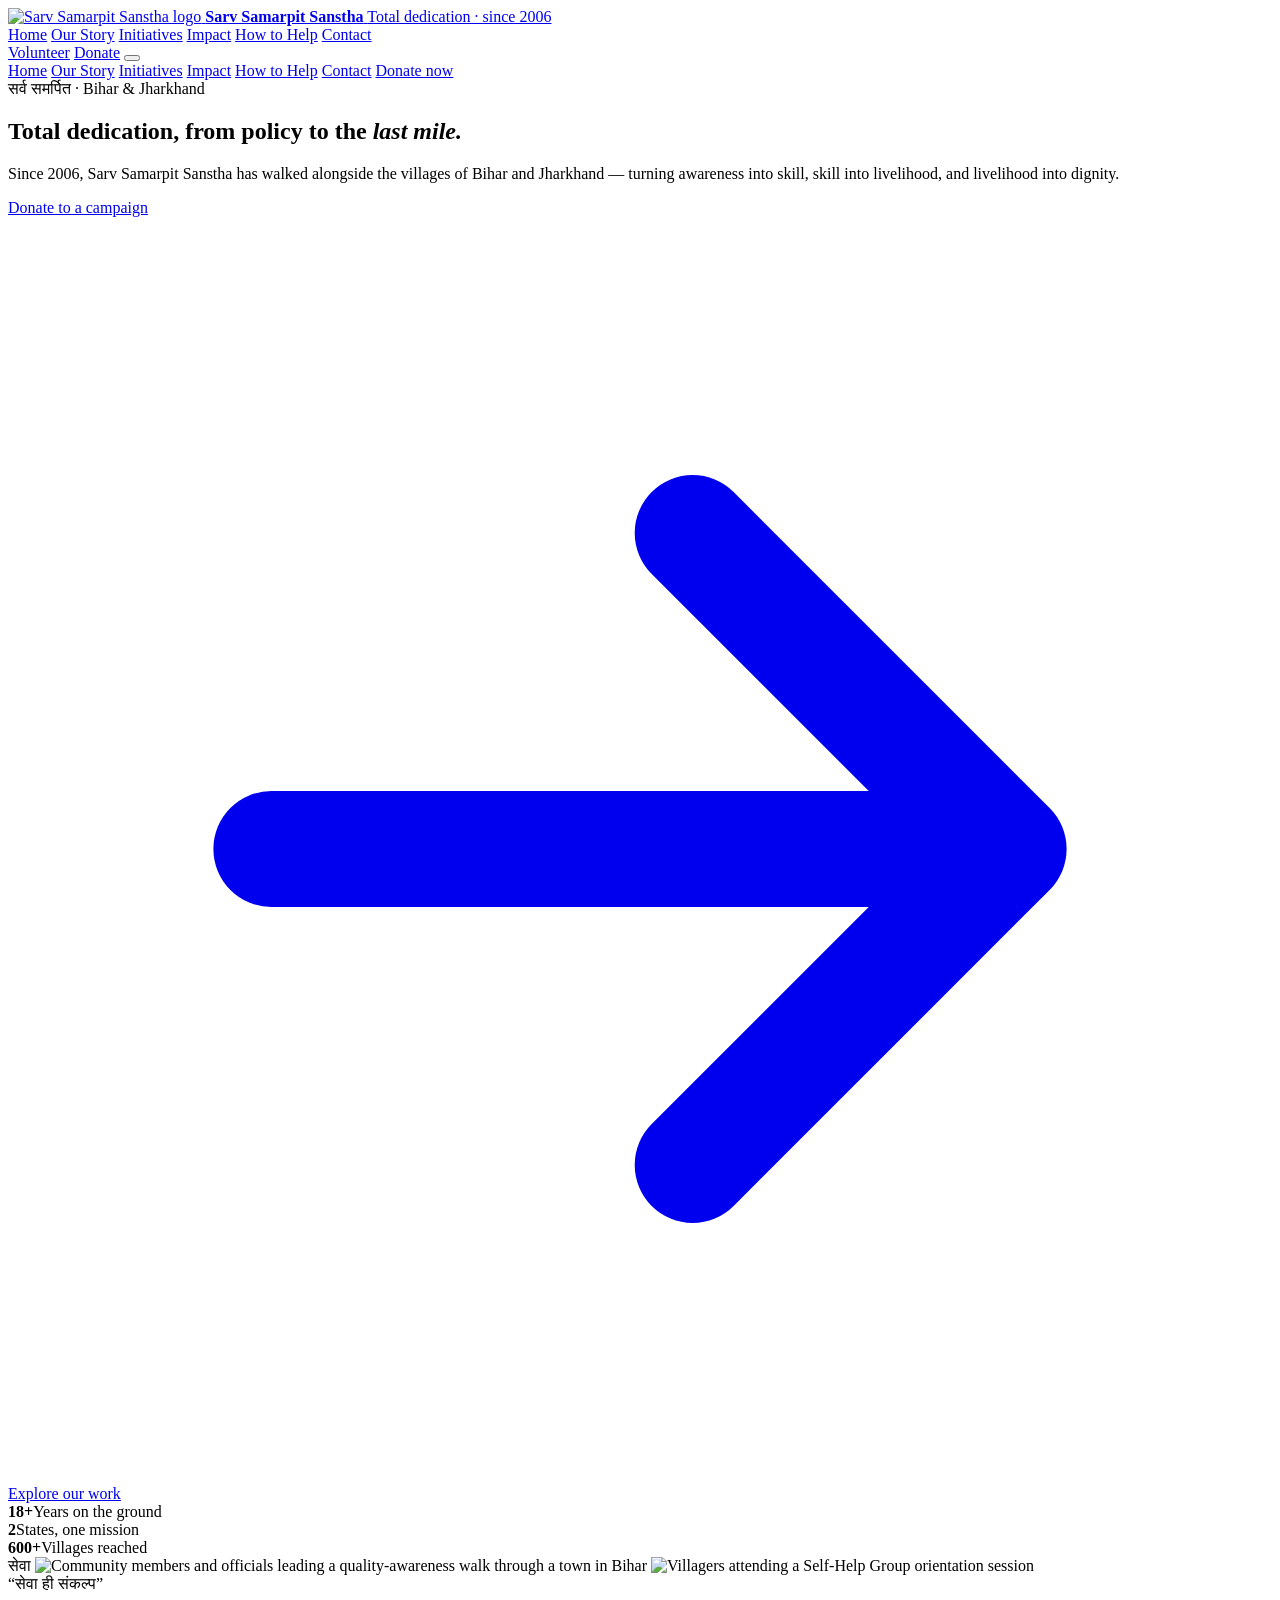
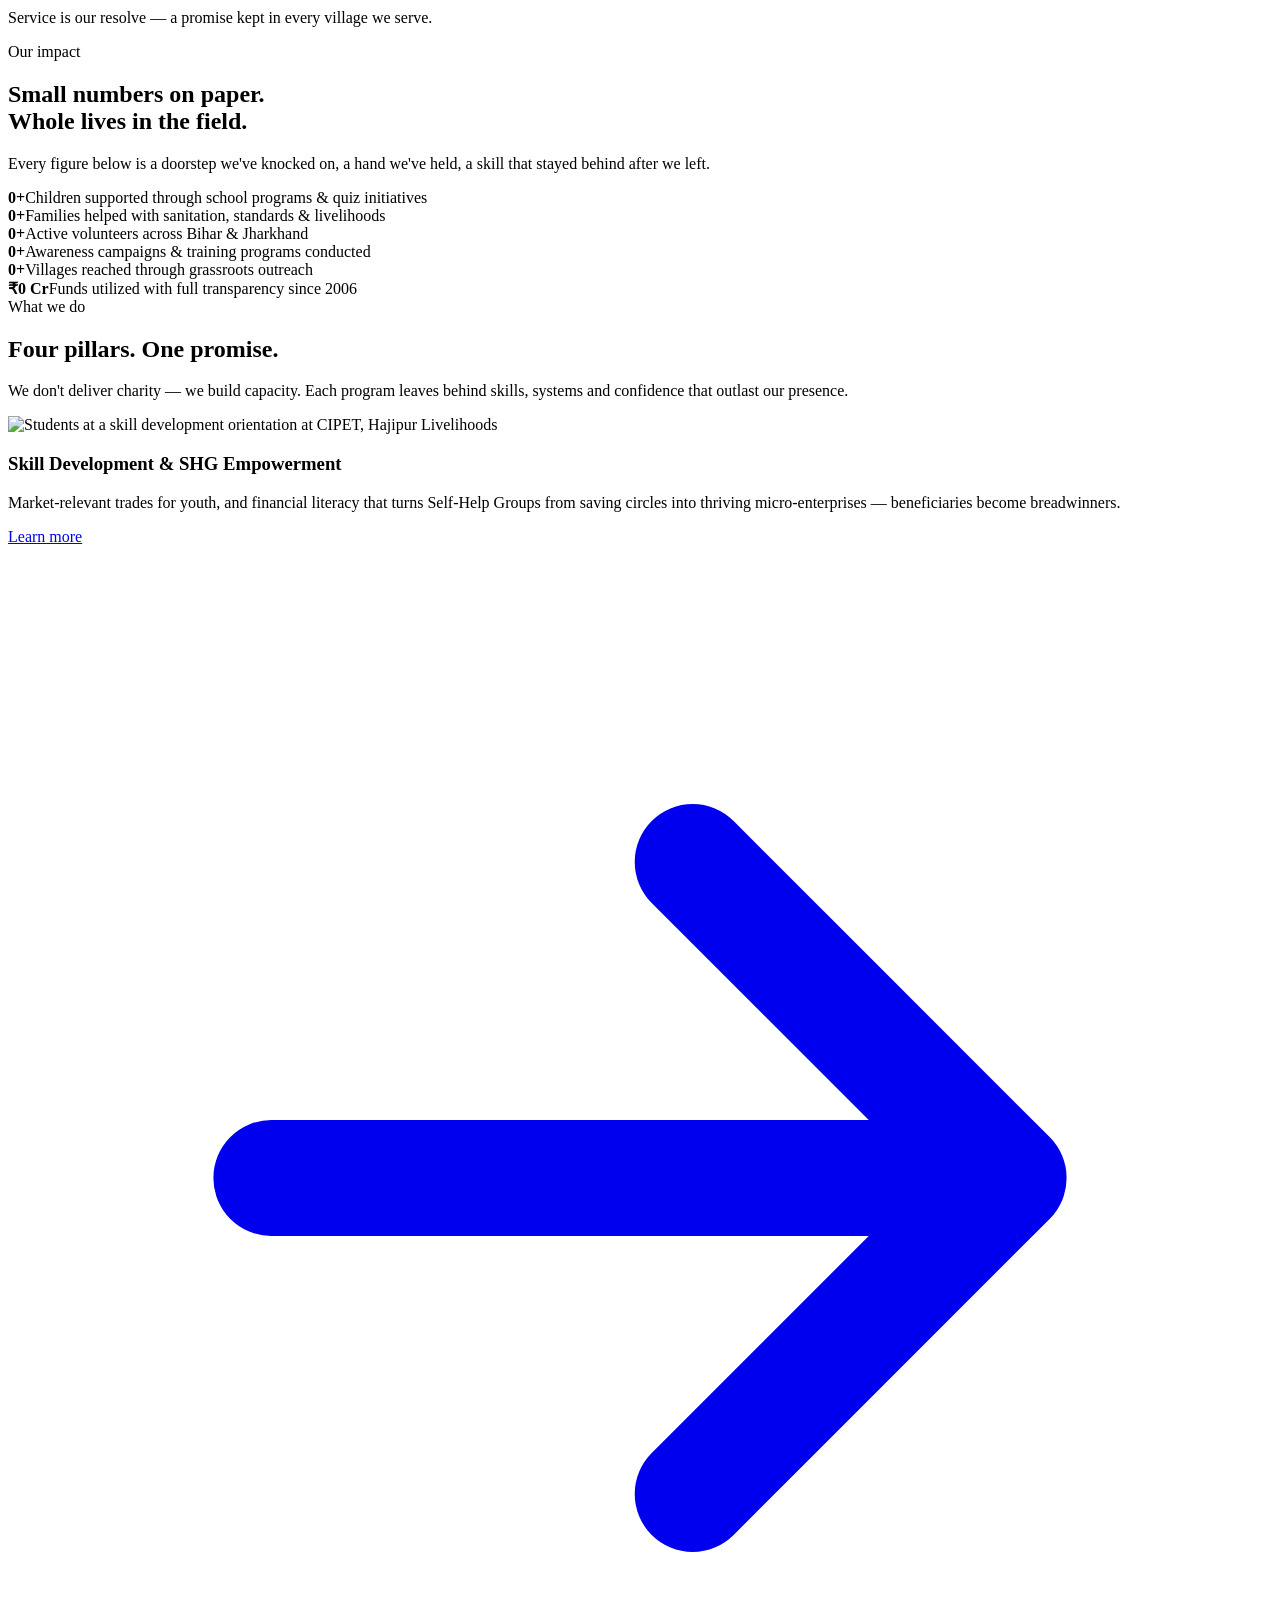
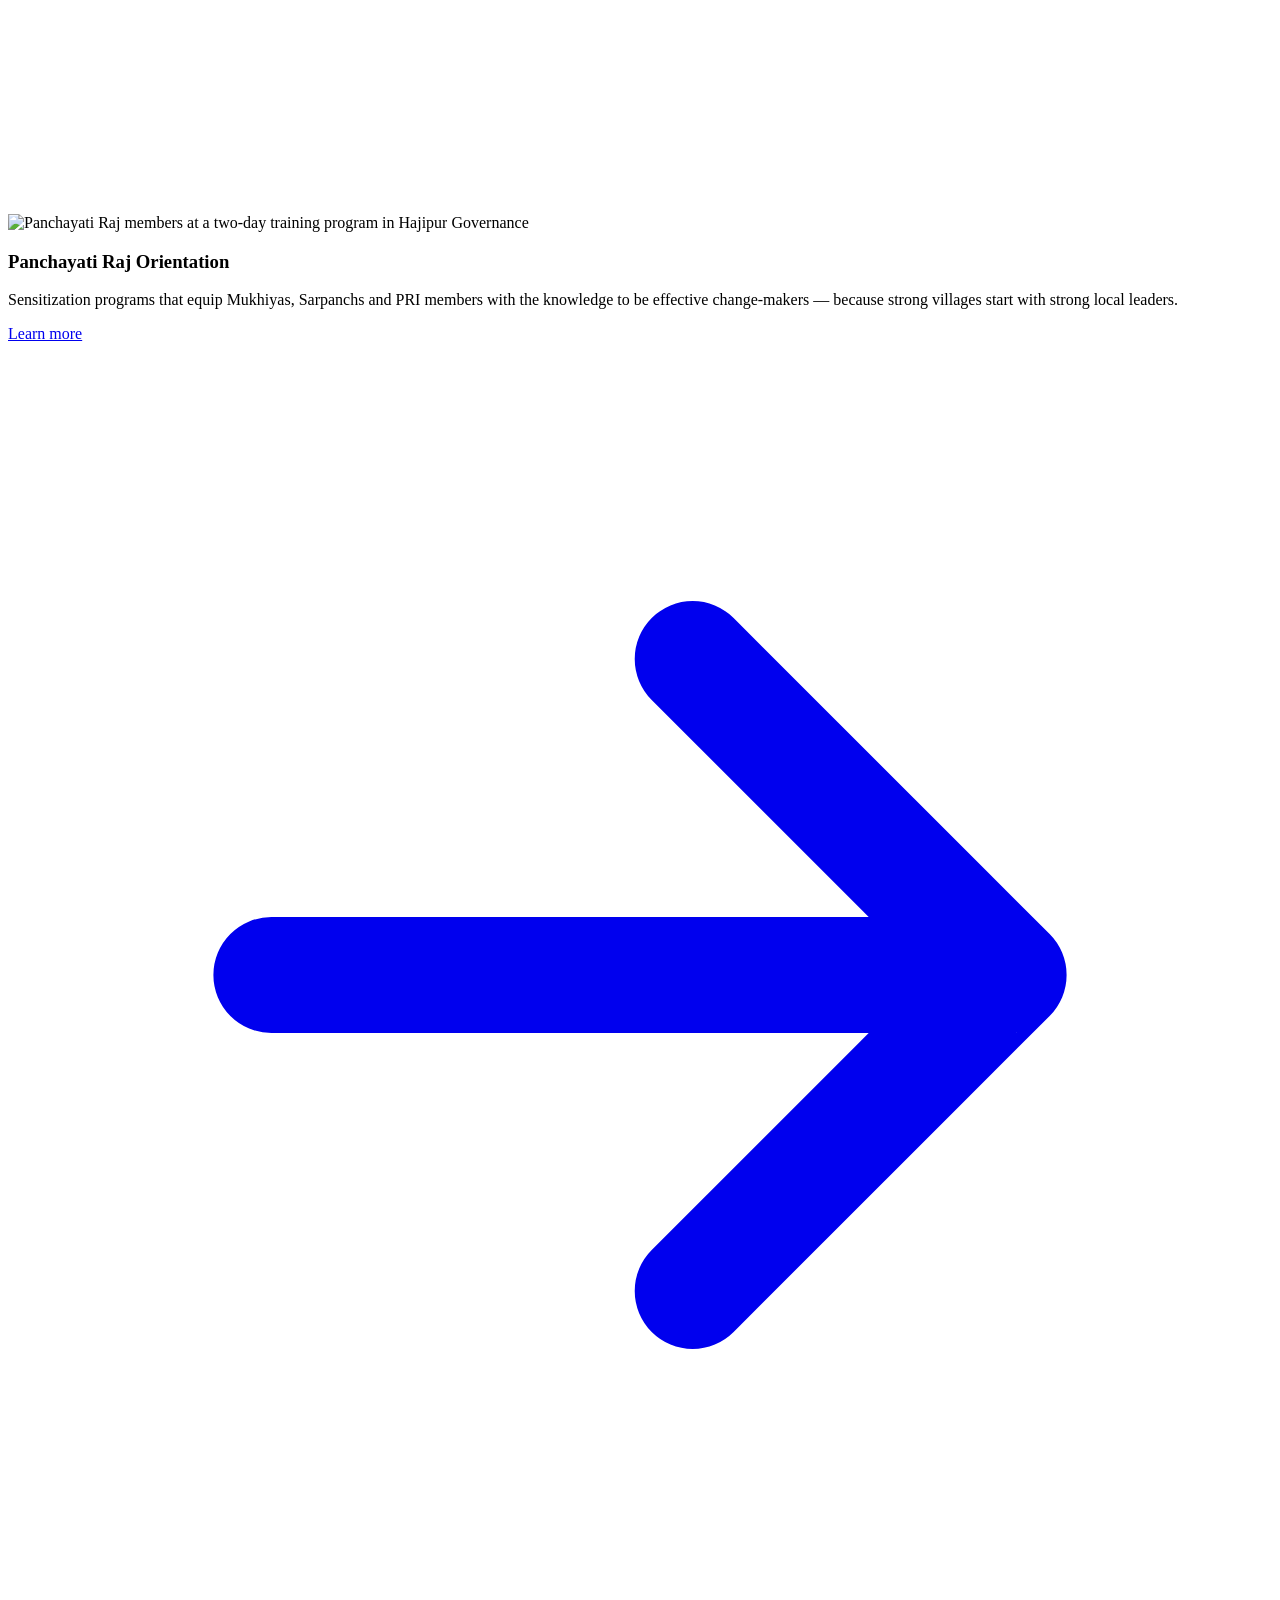
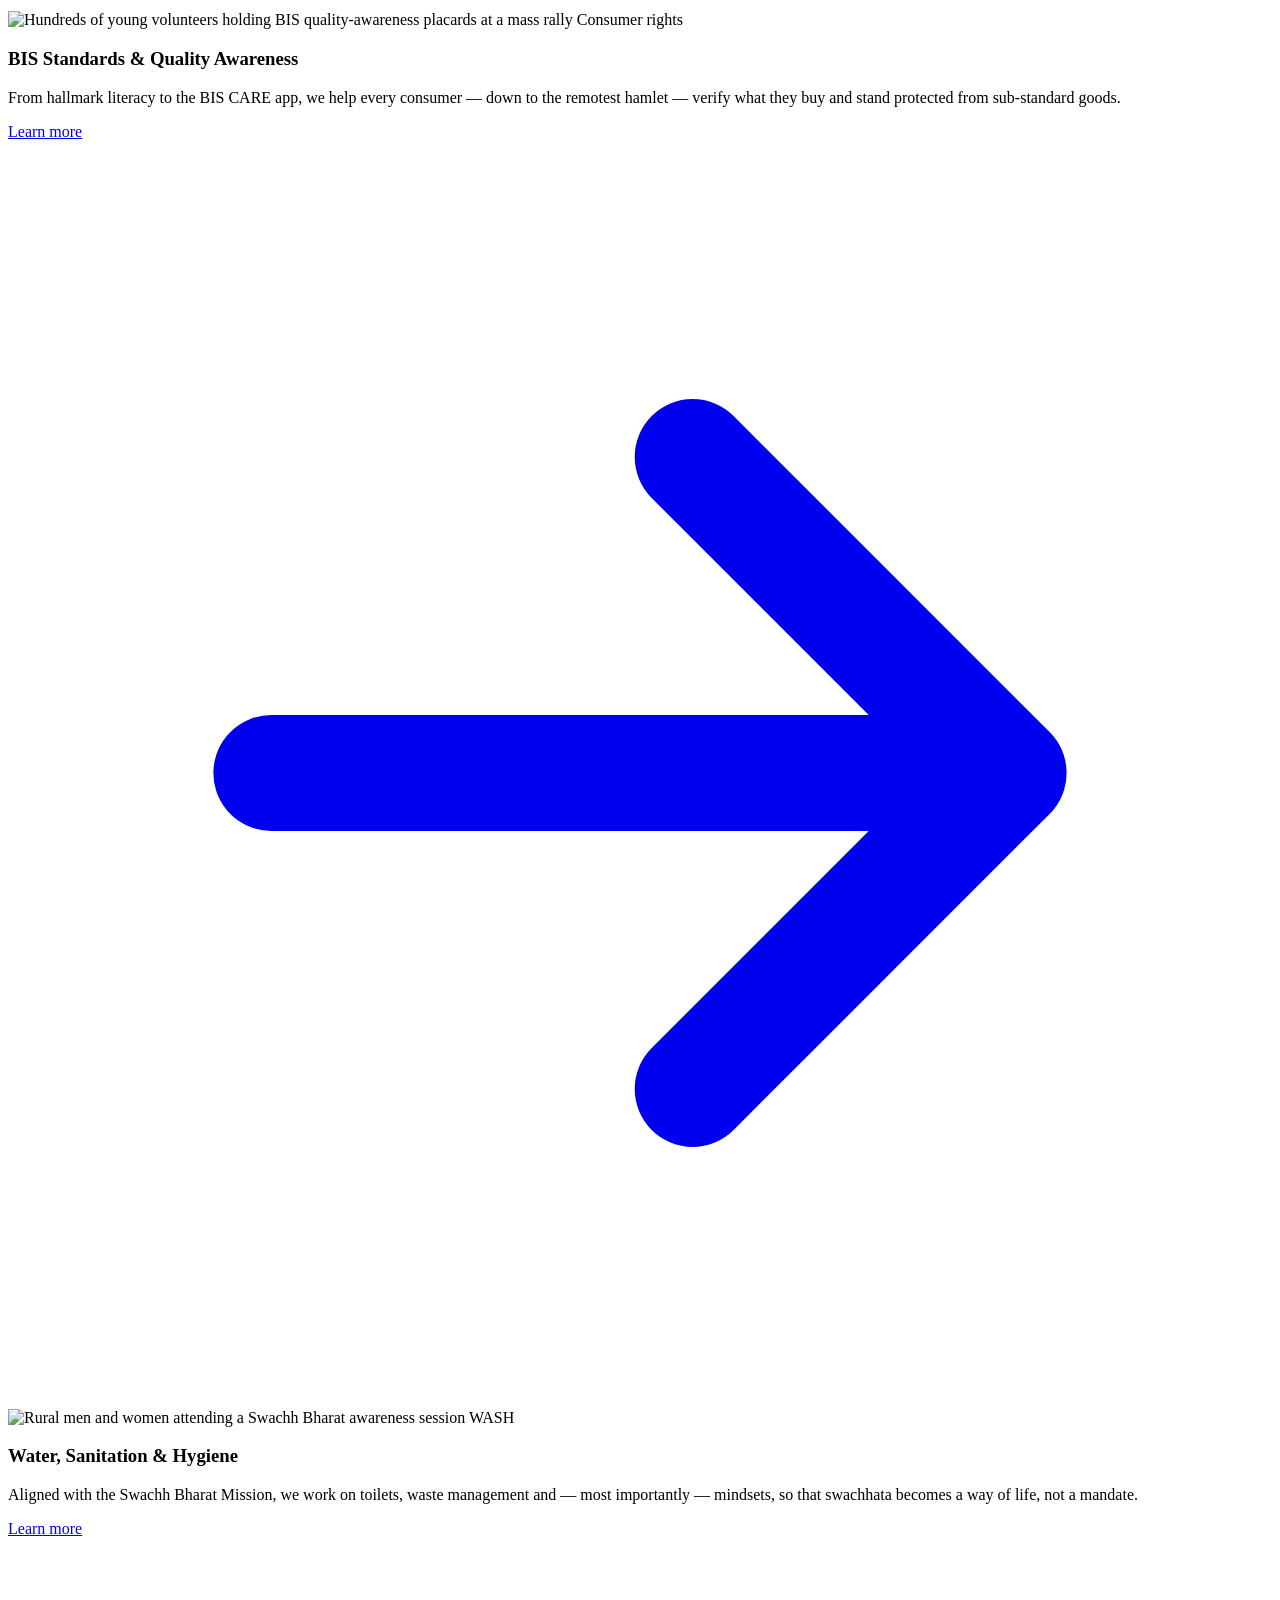
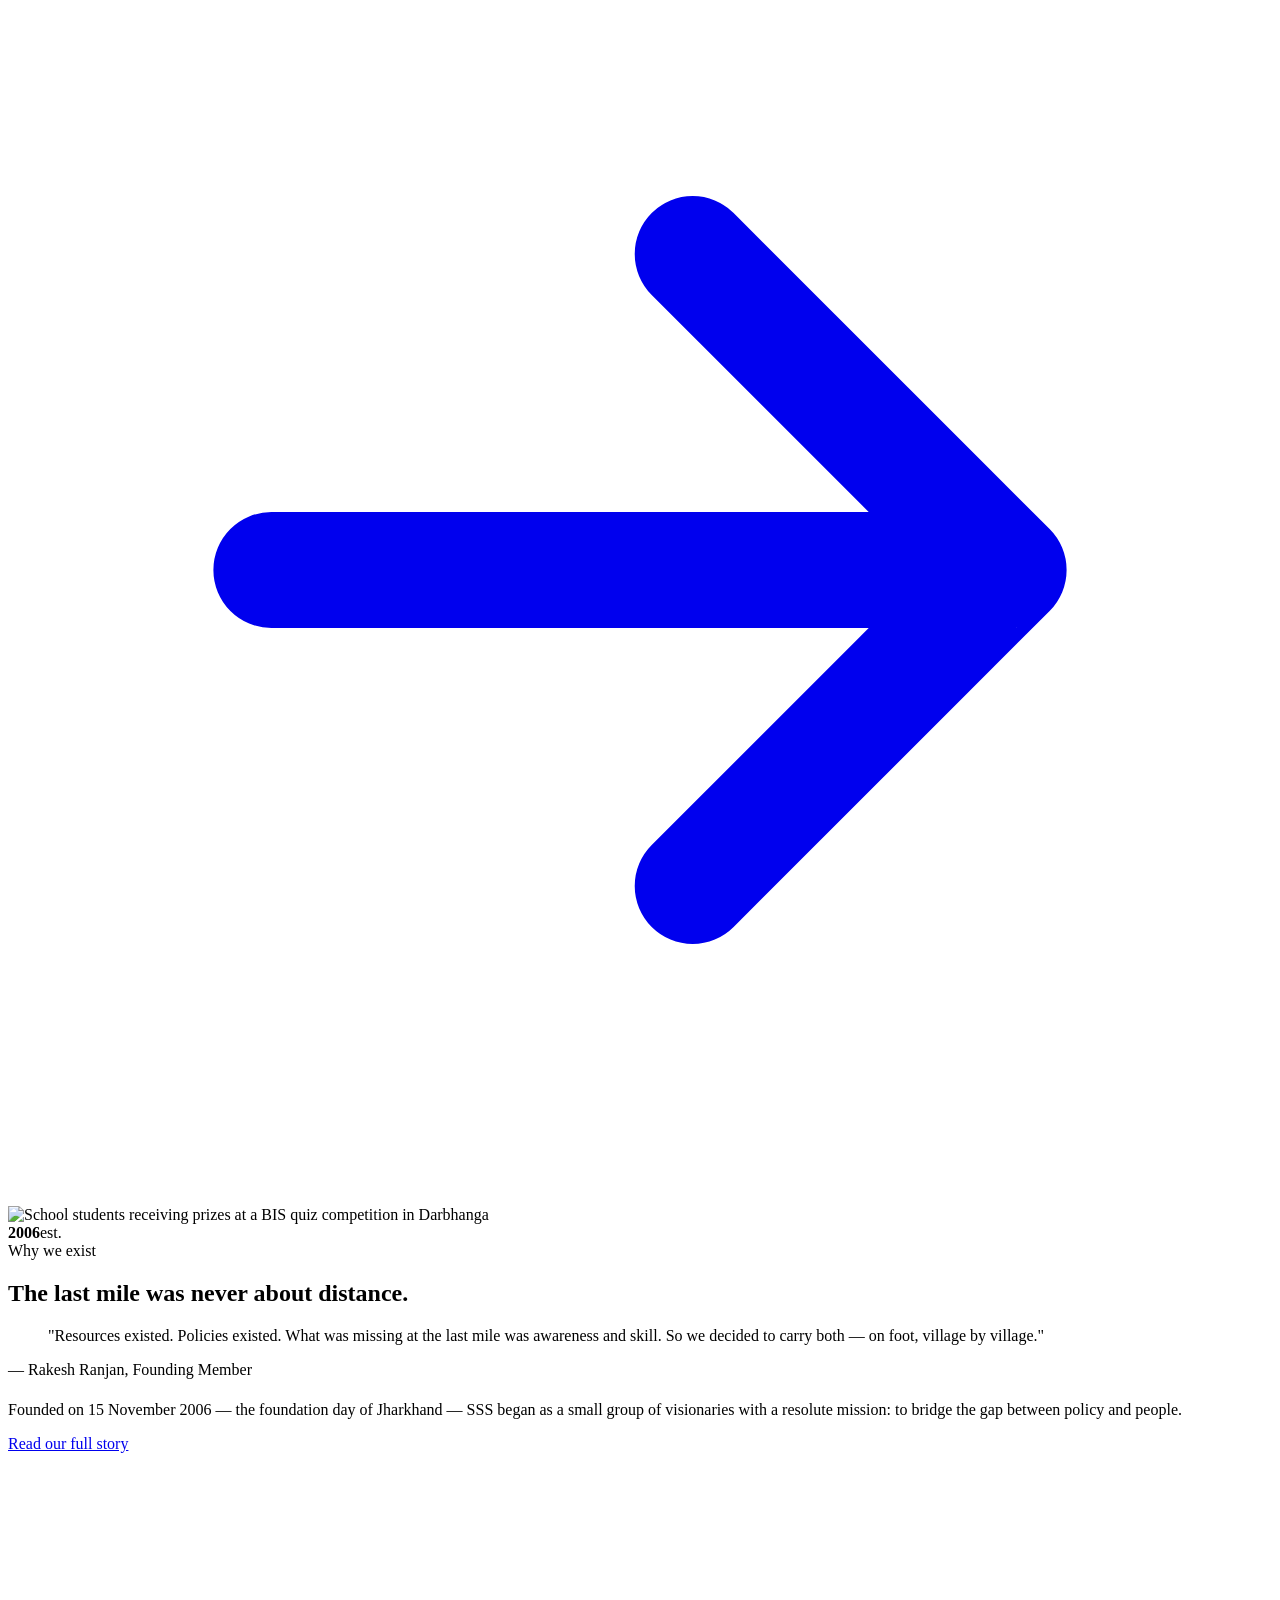
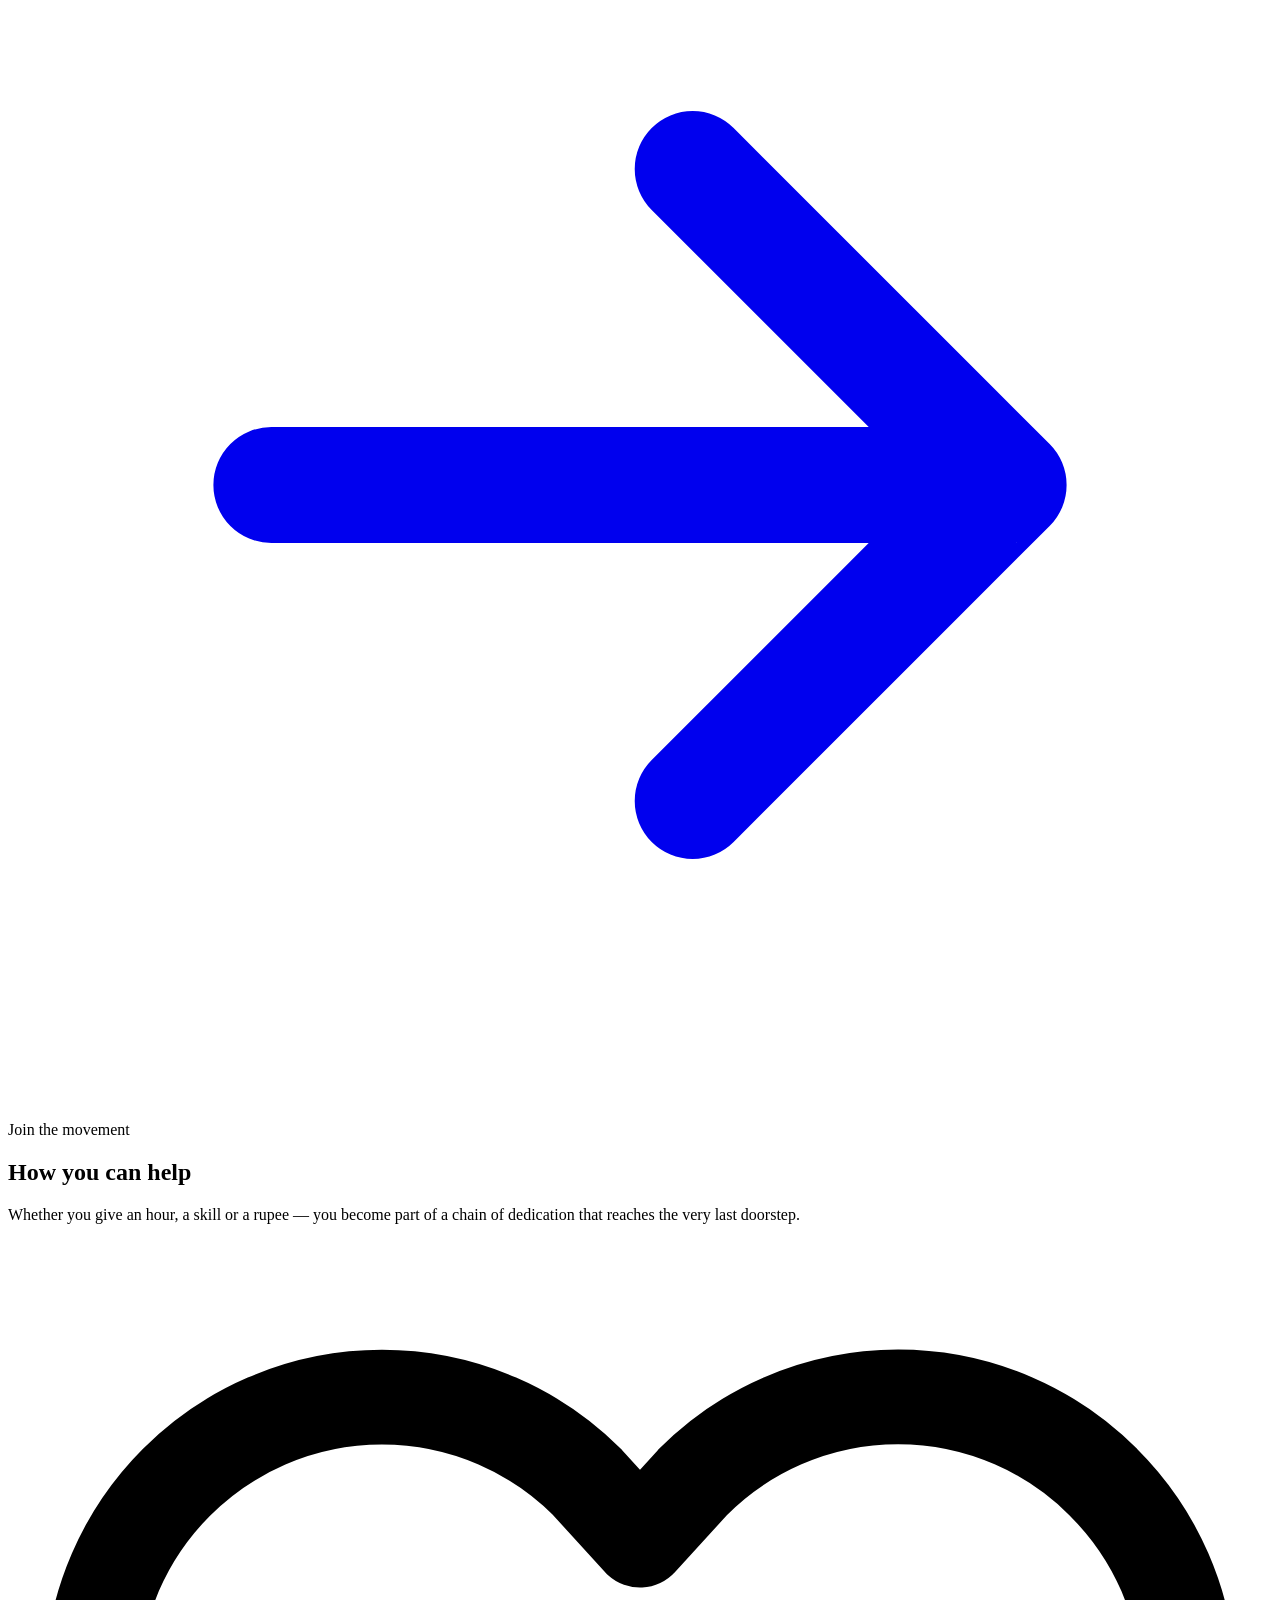
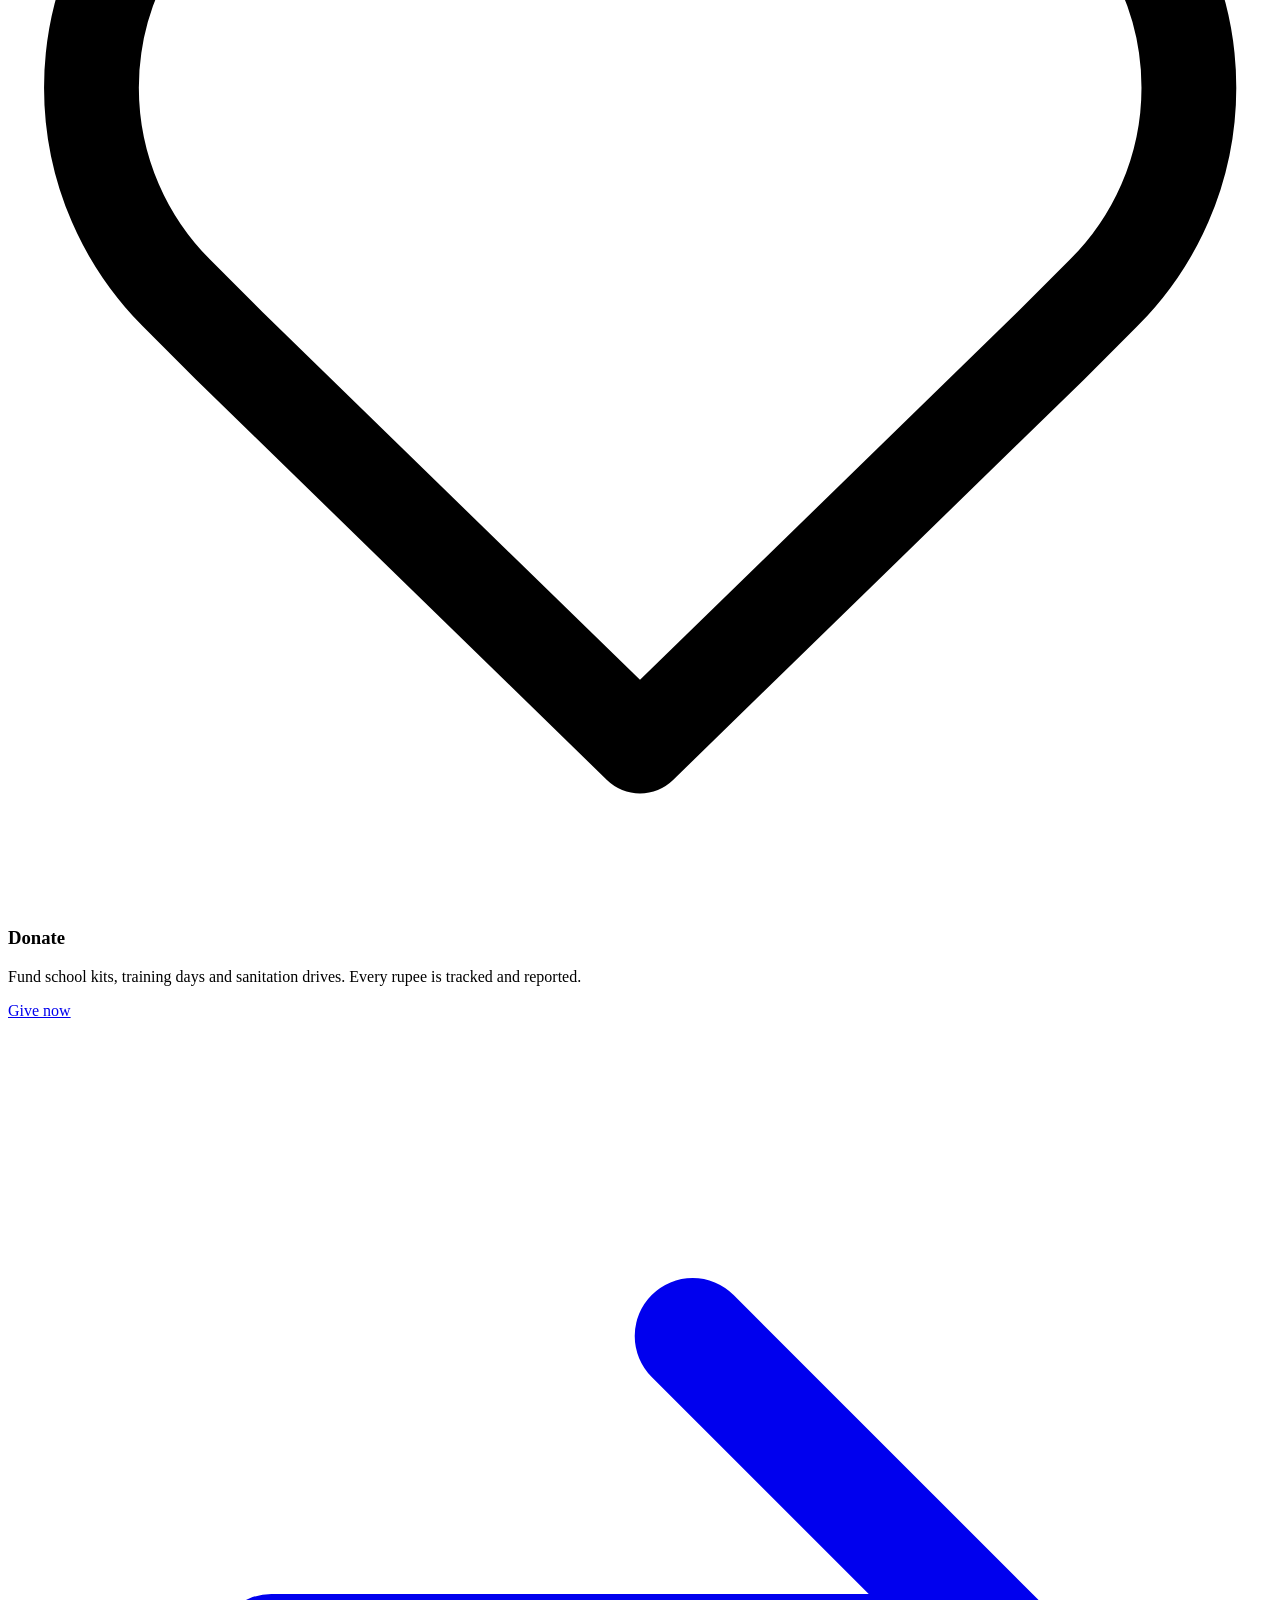
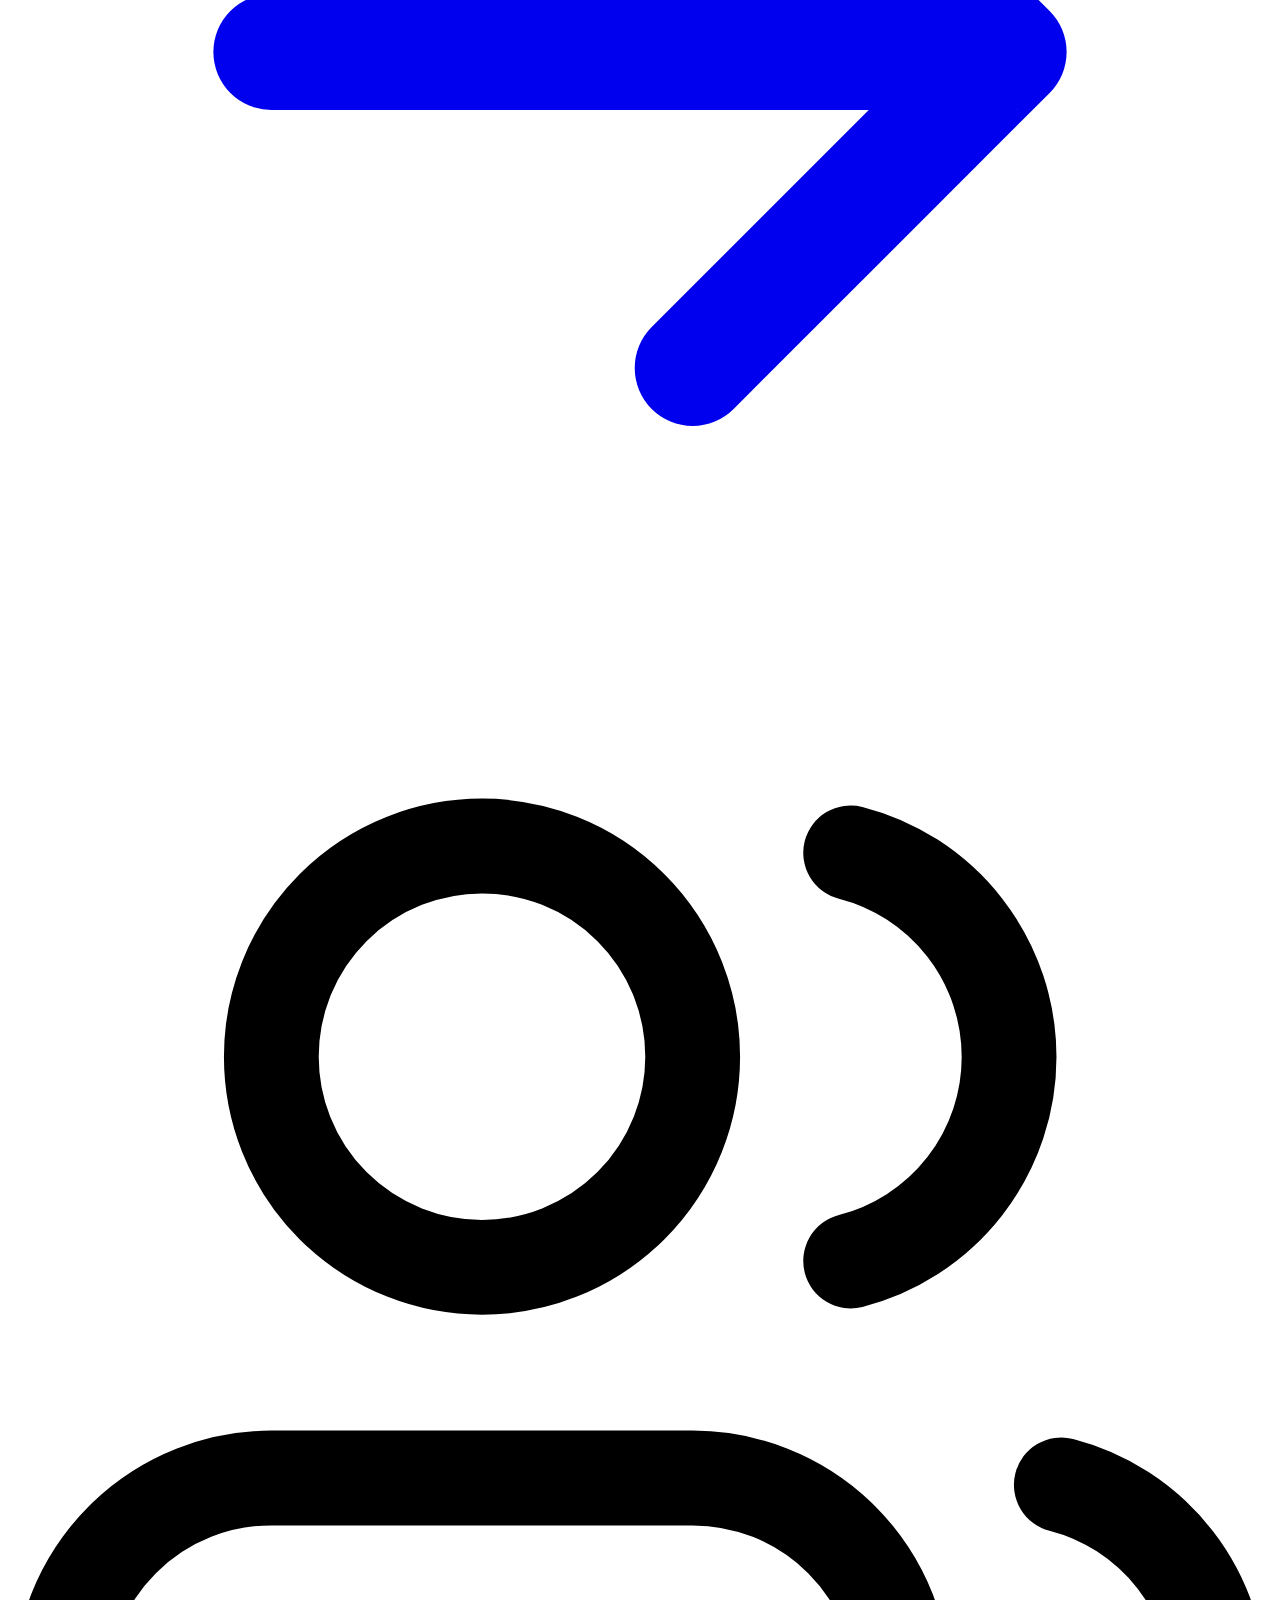
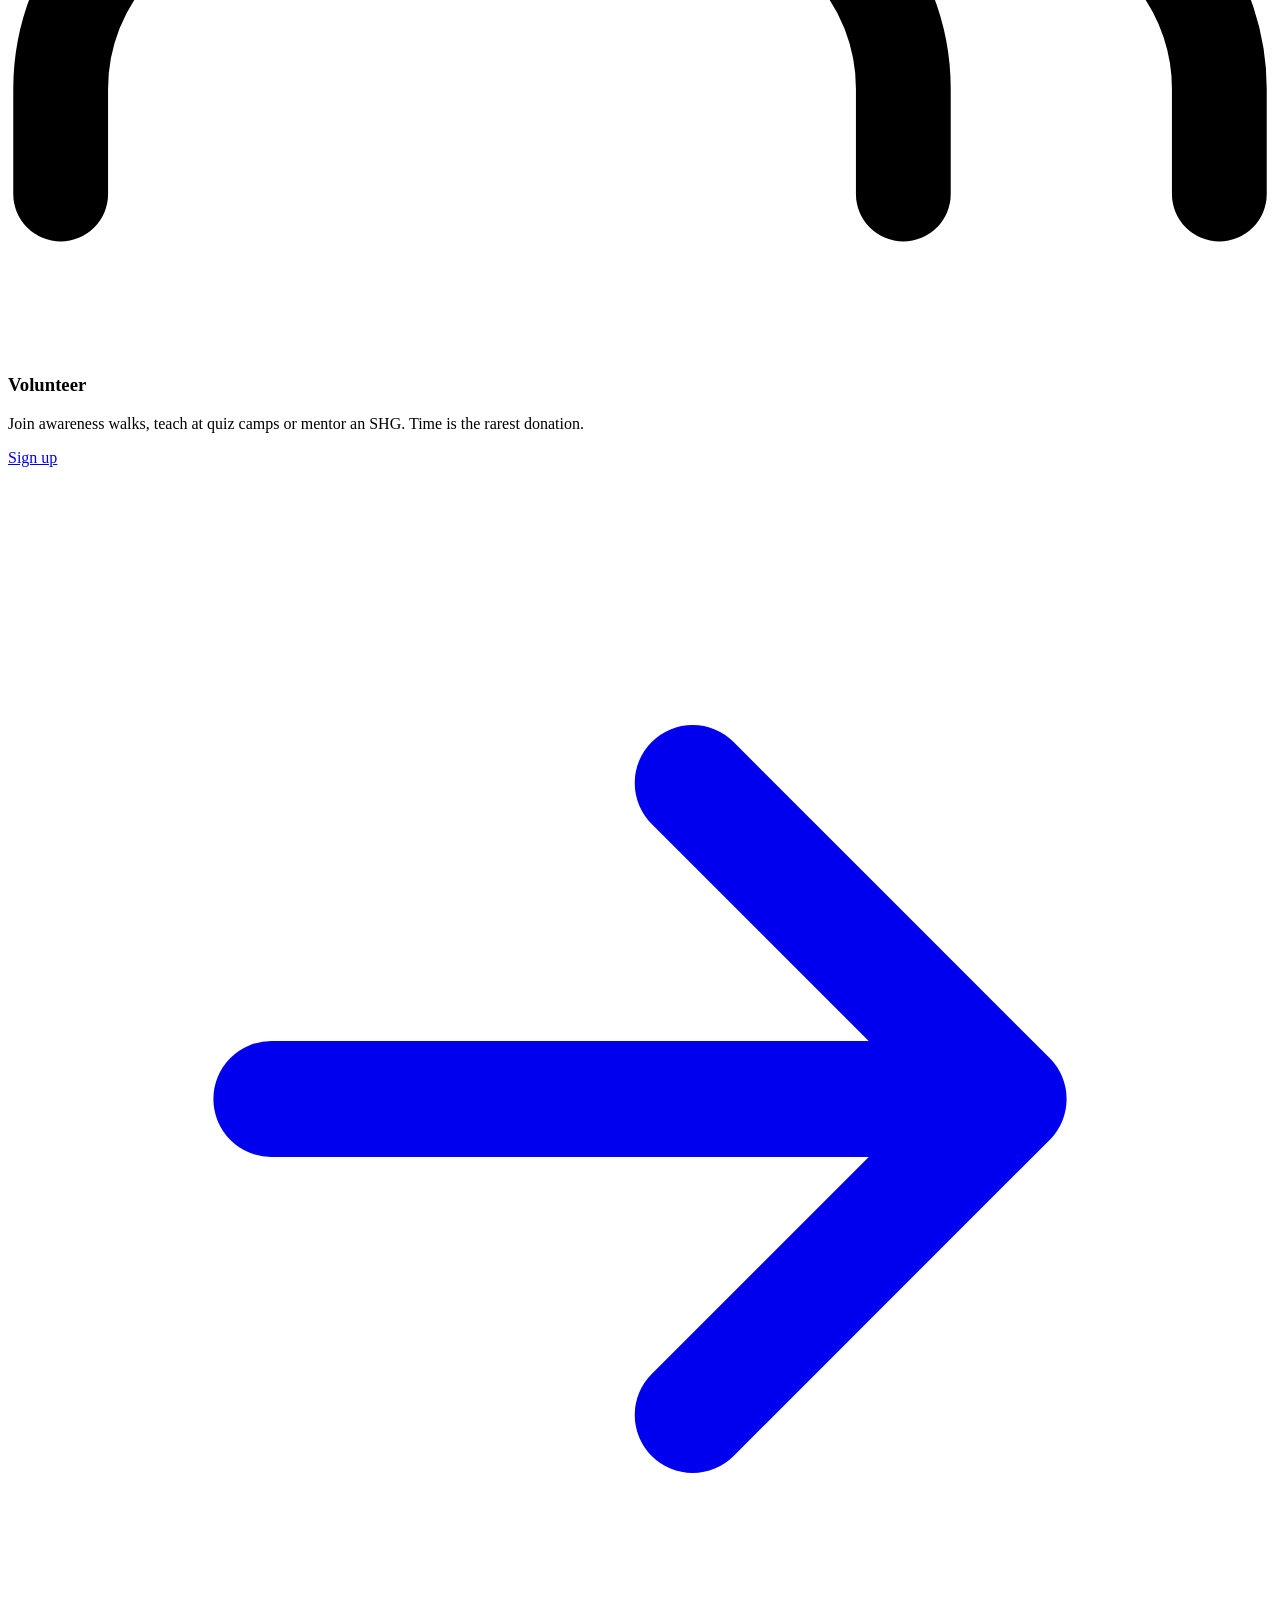
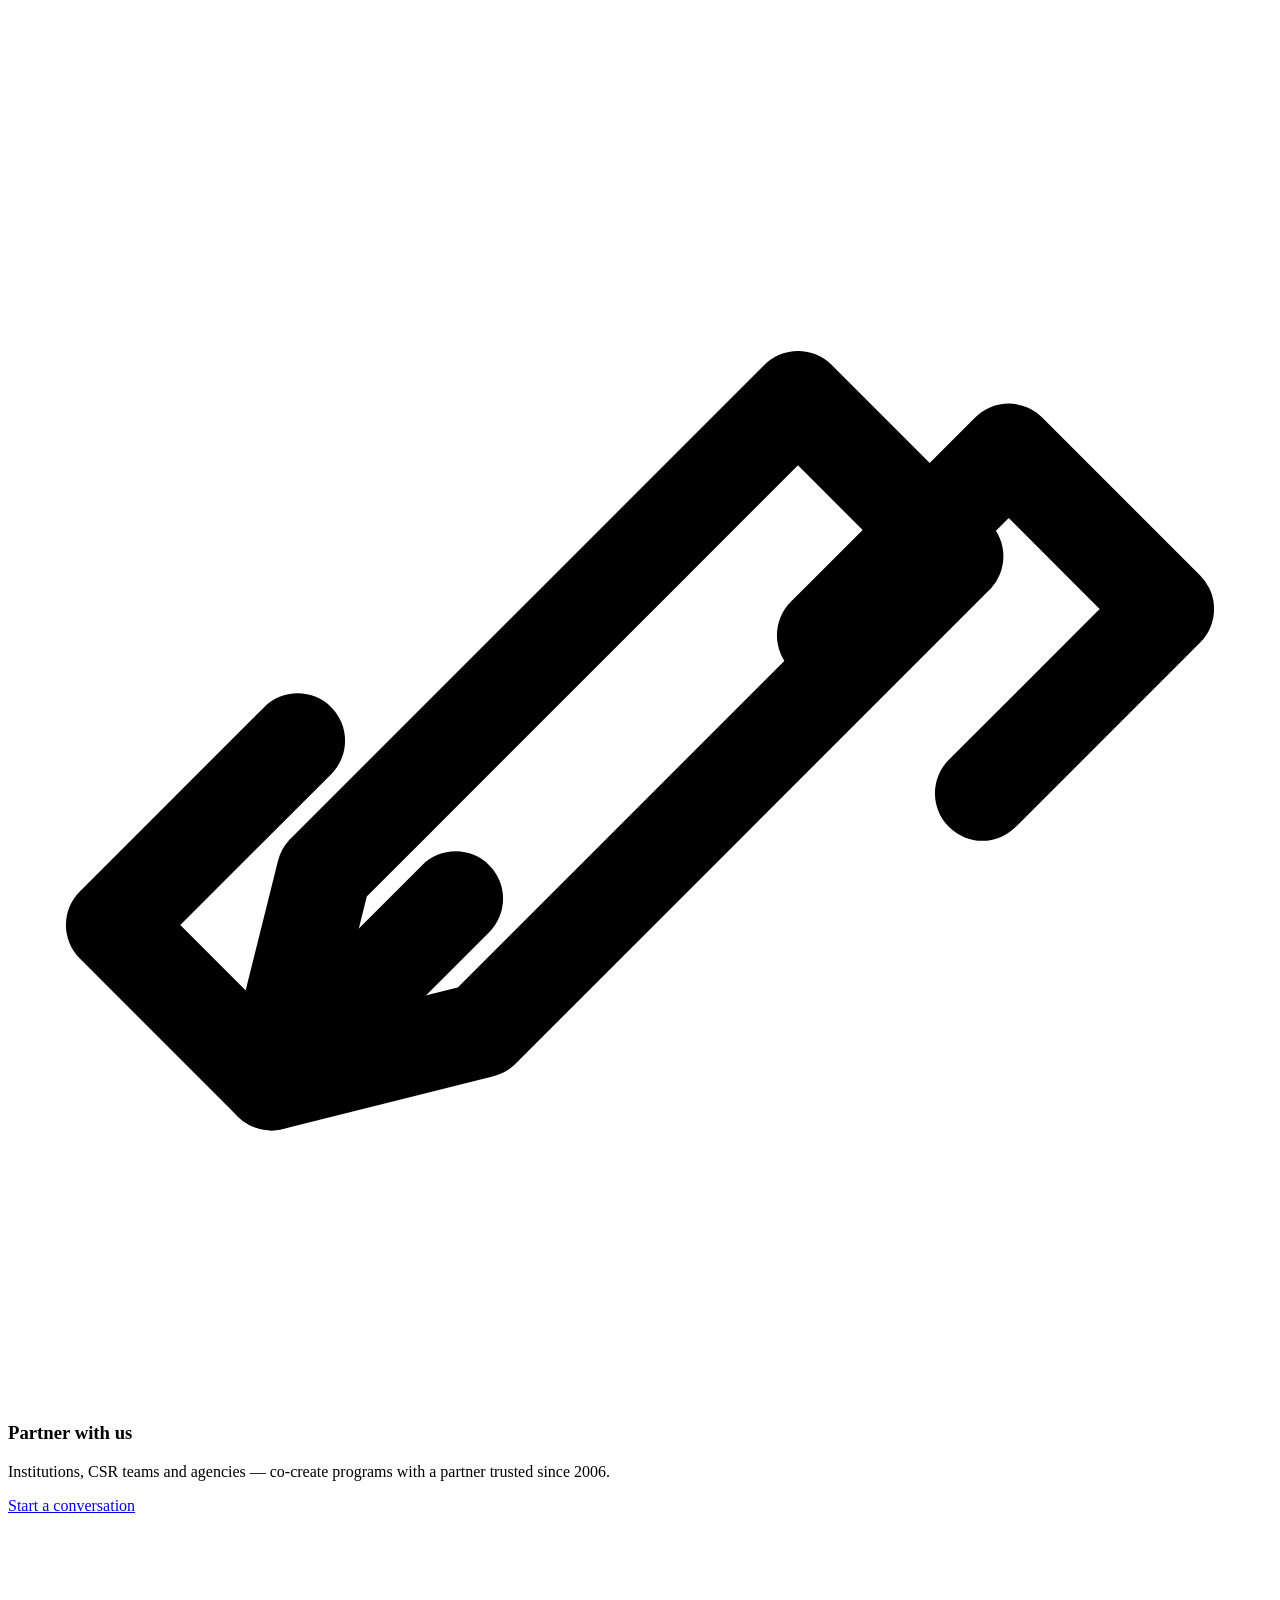
==== index.html @ 99ff116b "Add files via upload" ====
<!DOCTYPE html>
<html lang="en">
<head>
<meta charset="UTF-8" />
<meta name="viewport" content="width=device-width, initial-scale=1.0" />
<title>Sarv Samarpit Sanstha — Total Dedication to the Last Mile</title>
<meta name="description" content="Sarv Samarpit Sanstha (SSS) is a grassroots NGO empowering communities across Bihar & Jharkhand since 2006 — through skill development, sanitation, quality standards and local governance." />
<link rel="preconnect" href="https://fonts.googleapis.com" />
<link rel="preconnect" href="https://fonts.gstatic.com" crossorigin />
<link href="https://fonts.googleapis.com/css2?family=Fraunces:opsz,wght@9..144,400;9..144,500;9..144,560;9..144,650&family=Instrument+Sans:wght@400;500;600;700&family=Hind:wght@500;600;700&display=swap" rel="stylesheet" />
<link rel="stylesheet" href="assets/style.css" />
</head>
<body>

<!-- ======== HEADER ======== -->
<header class="site-header">
  <div class="wrap nav">
    <a class="brand" href="index.html" aria-label="Sarv Samarpit Sanstha — home">
      <img class="brand-logo" src="assets/img/logo.png" alt="Sarv Samarpit Sanstha logo" />
      <span class="brand-name">
        <b>Sarv Samarpit Sanstha</b>
        <span>Total dedication · since 2006</span>
      </span>
    </a>
    <nav class="nav-links" aria-label="Primary">
      <a href="index.html">Home</a>
      <a href="about.html">Our Story</a>
      <a href="initiatives.html">Initiatives</a>
      <a href="impact.html">Impact</a>
      <a href="help.html">How to Help</a>
      <a href="contact.html">Contact</a>
    </nav>
    <div class="nav-cta">
      <a class="btn btn-ghost nav-donate" href="help.html#volunteer">Volunteer</a>
      <a class="btn btn-gold nav-donate" href="donate.html">Donate</a>
      <button class="nav-burger" aria-label="Open menu" aria-expanded="false">
        <span></span><span></span><span></span>
      </button>
    </div>
  </div>
  <div class="mobile-menu">
    <a href="index.html">Home</a>
    <a href="about.html">Our Story</a>
    <a href="initiatives.html">Initiatives</a>
    <a href="impact.html">Impact</a>
      <a href="help.html">How to Help</a>
    <a href="contact.html">Contact</a>
    <a class="btn btn-gold" href="donate.html">Donate now</a>
  </div>
</header>

<main>

<!-- ======== HERO ======== -->
<section class="hero">
  <div class="wrap hero-grid">
    <div>
      <span class="eyebrow"><span class="dev">सर्व समर्पित</span> · Bihar &amp; Jharkhand</span>
      <h1>Total dedication, from policy to the <em class="hl">last mile.</em></h1>
      <p class="lede">Since 2006, Sarv Samarpit Sanstha has walked alongside the villages of Bihar and Jharkhand — turning awareness into skill, skill into livelihood, and livelihood into dignity.</p>
      <div class="hero-ctas">
        <a class="btn btn-primary" href="donate.html">
          Donate to a campaign
          <svg viewBox="0 0 24 24" fill="none" stroke="currentColor" stroke-width="2.2" stroke-linecap="round" stroke-linejoin="round"><path d="M5 12h14M13 6l6 6-6 6"/></svg>
        </a>
        <a class="btn btn-ghost" href="initiatives.html">Explore our work</a>
      </div>
      <div class="hero-proof">
        <div><b>18+</b><span>Years on the ground</span></div>
        <div><b>2</b><span>States, one mission</span></div>
        <div><b>600+</b><span>Villages reached</span></div>
      </div>
    </div>

    <div class="hero-collage" aria-hidden="false">
      <span class="hero-dev-watermark" aria-hidden="true">सेवा</span>
      <img class="ph ph-main" src="assets/img/awareness-walk.jpg" alt="Community members and officials leading a quality-awareness walk through a town in Bihar" />
      <img class="ph ph-b" src="assets/img/shg-village-meeting.jpg" alt="Villagers attending a Self-Help Group orientation session" />
      <div class="stamp">
        <span class="dev">“सेवा ही संकल्प”</span>
        <p>Service is our resolve — a promise kept in every village we serve.</p>
      </div>
    </div>
  </div>
</section>

<!-- ======== IMPACT ======== -->
<section class="section tinted impact" id="impact">
  <div class="wrap">
    <div class="section-head center reveal">
      <span class="eyebrow">Our impact</span>
      <h2>Small numbers on paper.<br/>Whole lives in the field.</h2>
      <p class="lede">Every figure below is a doorstep we've knocked on, a hand we've held, a skill that stayed behind after we left.</p>
    </div>
    <div class="impact-grid">
      <div class="stat reveal"><b><span data-count="12400">0</span><span class="unit">+</span></b><span>Children supported through school programs &amp; quiz initiatives</span></div>
      <div class="stat reveal" data-delay="1"><b><span data-count="8600">0</span><span class="unit">+</span></b><span>Families helped with sanitation, standards &amp; livelihoods</span></div>
      <div class="stat reveal" data-delay="2"><b><span data-count="350">0</span><span class="unit">+</span></b><span>Active volunteers across Bihar &amp; Jharkhand</span></div>
      <div class="stat reveal"><b><span data-count="240">0</span><span class="unit">+</span></b><span>Awareness campaigns &amp; training programs conducted</span></div>
      <div class="stat reveal" data-delay="1"><b><span data-count="600">0</span><span class="unit">+</span></b><span>Villages reached through grassroots outreach</span></div>
      <div class="stat reveal" data-delay="2"><b>₹<span data-count="4.2">0</span><span class="unit"> Cr</span></b><span>Funds utilized with full transparency since 2006</span></div>
    </div>
  </div>
</section>

<!-- ======== INITIATIVES ======== -->
<section class="section" id="initiatives">
  <div class="wrap">
    <div class="section-head reveal">
      <span class="eyebrow">What we do</span>
      <h2>Four pillars. One promise.</h2>
      <p class="lede">We don't deliver charity — we build capacity. Each program leaves behind skills, systems and confidence that outlast our presence.</p>
    </div>
    <div class="init-grid">
      <article class="init-card reveal">
        <div class="init-media">
          <img src="assets/img/cipet-auditorium.jpg" alt="Students at a skill development orientation at CIPET, Hajipur" loading="lazy" />
          <span class="init-tag">Livelihoods</span>
        </div>
        <div class="init-body">
          <h3>Skill Development &amp; SHG Empowerment</h3>
          <p>Market-relevant trades for youth, and financial literacy that turns Self-Help Groups from saving circles into thriving micro-enterprises — beneficiaries become breadwinners.</p>
          <a class="link-more" href="initiatives.html#skills">Learn more
            <svg viewBox="0 0 24 24" fill="none" stroke="currentColor" stroke-width="2.2" stroke-linecap="round" stroke-linejoin="round"><path d="M5 12h14M13 6l6 6-6 6"/></svg>
          </a>
        </div>
      </article>

      <article class="init-card reveal" data-delay="1">
        <div class="init-media">
          <img src="assets/img/pri-training.jpg" alt="Panchayati Raj members at a two-day training program in Hajipur" loading="lazy" />
          <span class="init-tag">Governance</span>
        </div>
        <div class="init-body">
          <h3>Panchayati Raj Orientation</h3>
          <p>Sensitization programs that equip Mukhiyas, Sarpanchs and PRI members with the knowledge to be effective change-makers — because strong villages start with strong local leaders.</p>
          <a class="link-more" href="initiatives.html#pri">Learn more
            <svg viewBox="0 0 24 24" fill="none" stroke="currentColor" stroke-width="2.2" stroke-linecap="round" stroke-linejoin="round"><path d="M5 12h14M13 6l6 6-6 6"/></svg>
          </a>
        </div>
      </article>

      <article class="init-card reveal">
        <div class="init-media">
          <img src="assets/img/mass-rally.jpg" alt="Hundreds of young volunteers holding BIS quality-awareness placards at a mass rally" loading="lazy" />
          <span class="init-tag">Consumer rights</span>
        </div>
        <div class="init-body">
          <h3>BIS Standards &amp; Quality Awareness</h3>
          <p>From hallmark literacy to the BIS CARE app, we help every consumer — down to the remotest hamlet — verify what they buy and stand protected from sub-standard goods.</p>
          <a class="link-more" href="initiatives.html#bis">Learn more
            <svg viewBox="0 0 24 24" fill="none" stroke="currentColor" stroke-width="2.2" stroke-linecap="round" stroke-linejoin="round"><path d="M5 12h14M13 6l6 6-6 6"/></svg>
          </a>
        </div>
      </article>

      <article class="init-card reveal" data-delay="1">
        <div class="init-media">
          <img src="assets/img/shg-village-meeting.jpg" alt="Rural men and women attending a Swachh Bharat awareness session" loading="lazy" />
          <span class="init-tag">WASH</span>
        </div>
        <div class="init-body">
          <h3>Water, Sanitation &amp; Hygiene</h3>
          <p>Aligned with the Swachh Bharat Mission, we work on toilets, waste management and — most importantly — mindsets, so that swachhata becomes a way of life, not a mandate.</p>
          <a class="link-more" href="initiatives.html#wash">Learn more
            <svg viewBox="0 0 24 24" fill="none" stroke="currentColor" stroke-width="2.2" stroke-linecap="round" stroke-linejoin="round"><path d="M5 12h14M13 6l6 6-6 6"/></svg>
          </a>
        </div>
      </article>
    </div>
  </div>
</section>

<!-- ======== STORY ======== -->
<section class="section tinted">
  <div class="wrap story">
    <div class="story-media reveal">
      <img src="assets/img/quiz-prize-2.jpg" alt="School students receiving prizes at a BIS quiz competition in Darbhanga" loading="lazy" />
      <div class="badge-year"><span><b>2006</b>est.</span></div>
    </div>
    <div class="reveal" data-delay="1">
      <span class="eyebrow">Why we exist</span>
      <h2>The last mile was never about distance.</h2>
      <blockquote class="pull">"Resources existed. Policies existed. What was missing at the last mile was awareness and skill. So we decided to carry both — on foot, village by village."</blockquote>
      <p class="attribution">— Rakesh Ranjan, Founding Member</p>
      <p class="lede" style="margin-top:1.4rem">Founded on 15 November 2006 — the foundation day of Jharkhand — SSS began as a small group of visionaries with a resolute mission: to bridge the gap between policy and people.</p>
      <a class="btn btn-primary" style="margin-top:2rem" href="about.html">Read our full story
        <svg viewBox="0 0 24 24" fill="none" stroke="currentColor" stroke-width="2.2" stroke-linecap="round" stroke-linejoin="round"><path d="M5 12h14M13 6l6 6-6 6"/></svg>
      </a>
    </div>
  </div>
</section>

<!-- ======== HOW YOU CAN HELP ======== -->
<section class="section" id="volunteer">
  <div class="wrap">
    <div class="section-head center reveal">
      <span class="eyebrow">Join the movement</span>
      <h2>How you can help</h2>
      <p class="lede">Whether you give an hour, a skill or a rupee — you become part of a chain of dedication that reaches the very last doorstep.</p>
    </div>
    <div class="help-grid">
      <div class="help-card reveal">
        <span class="help-icon"><svg viewBox="0 0 24 24" fill="none" stroke="currentColor" stroke-width="1.8" stroke-linecap="round" stroke-linejoin="round"><path d="M20.8 4.6a5.5 5.5 0 0 0-7.8 0L12 5.7l-1-1.1a5.5 5.5 0 0 0-7.8 7.8l1 1L12 21l7.8-7.6 1-1a5.5 5.5 0 0 0 0-7.8z"/></svg></span>
        <h3>Donate</h3>
        <p>Fund school kits, training days and sanitation drives. Every rupee is tracked and reported.</p>
        <a class="link-more" href="donate.html">Give now
          <svg viewBox="0 0 24 24" fill="none" stroke="currentColor" stroke-width="2.2" stroke-linecap="round" stroke-linejoin="round"><path d="M5 12h14M13 6l6 6-6 6"/></svg></a>
      </div>
      <div class="help-card reveal" data-delay="1">
        <span class="help-icon"><svg viewBox="0 0 24 24" fill="none" stroke="currentColor" stroke-width="1.8" stroke-linecap="round" stroke-linejoin="round"><path d="M17 21v-2a4 4 0 0 0-4-4H5a4 4 0 0 0-4 4v2"/><circle cx="9" cy="7" r="4"/><path d="M23 21v-2a4 4 0 0 0-3-3.87M16 3.13a4 4 0 0 1 0 7.75"/></svg></span>
        <h3>Volunteer</h3>
        <p>Join awareness walks, teach at quiz camps or mentor an SHG. Time is the rarest donation.</p>
        <a class="link-more" href="contact.html">Sign up
          <svg viewBox="0 0 24 24" fill="none" stroke="currentColor" stroke-width="2.2" stroke-linecap="round" stroke-linejoin="round"><path d="M5 12h14M13 6l6 6-6 6"/></svg></a>
      </div>
      <div class="help-card reveal" data-delay="2">
        <span class="help-icon"><svg viewBox="0 0 24 24" fill="none" stroke="currentColor" stroke-width="1.8" stroke-linecap="round" stroke-linejoin="round"><path d="M8.5 14.5 5 18l-3-3 3.5-3.5M15.5 9.5 19 6l3 3-3.5 3.5"/><path d="m5 18 4-1 9-9-3-3-9 9-1 4z"/></svg></span>
        <h3>Partner with us</h3>
        <p>Institutions, CSR teams and agencies — co-create programs with a partner trusted since 2006.</p>
        <a class="link-more" href="contact.html">Start a conversation
          <svg viewBox="0 0 24 24" fill="none" stroke="currentColor" stroke-width="2.2" stroke-linecap="round" stroke-linejoin="round"><path d="M5 12h14M13 6l6 6-6 6"/></svg></a>
      </div>
      <div class="help-card reveal" data-delay="3">
        <span class="help-icon"><svg viewBox="0 0 24 24" fill="none" stroke="currentColor" stroke-width="1.8" stroke-linecap="round" stroke-linejoin="round"><path d="M12 2 2 7l10 5 10-5-10-5zM2 17l10 5 10-5M2 12l10 5 10-5"/></svg></span>
        <h3>Fund a campaign</h3>
        <p>Adopt an entire drive — a village sanitation month or a district-wide quality-awareness week.</p>
        <a class="link-more" href="donate.html#campaign">See campaigns
          <svg viewBox="0 0 24 24" fill="none" stroke="currentColor" stroke-width="2.2" stroke-linecap="round" stroke-linejoin="round"><path d="M5 12h14M13 6l6 6-6 6"/></svg></a>
      </div>
    </div>
  </div>
</section>

<!-- ======== DONATE BAND ======== -->
<section class="section forest-band donate-band" id="donate">
  <div class="wrap donate-inner">
    <div class="reveal">
      <span class="eyebrow" style="color:var(--marigold)">Give with confidence</span>
      <h2>₹500 keeps a child in a classroom. ₹5,000 trains a village leader.</h2>
      <p class="lede">Your gift doesn't disappear into overheads. It becomes a school quiz prize in Darbhanga, a hygiene kit in Vaishali, a skill certificate in Hajipur.</p>
      <ul class="donate-trust">
        <li><svg viewBox="0 0 24 24" fill="none" stroke="currentColor" stroke-width="2" stroke-linecap="round" stroke-linejoin="round"><path d="M12 22s8-4 8-10V5l-8-3-8 3v7c0 6 8 10 8 10z"/><path d="m9 12 2 2 4-4"/></svg>
          Registered under the Societies Registration Act XXI of 1860</li>
        <li><svg viewBox="0 0 24 24" fill="none" stroke="currentColor" stroke-width="2" stroke-linecap="round" stroke-linejoin="round"><path d="M12 22s8-4 8-10V5l-8-3-8 3v7c0 6 8 10 8 10z"/><path d="m9 12 2 2 4-4"/></svg>
          Annual reports and fund utilization shared openly with donors</li>
        <li><svg viewBox="0 0 24 24" fill="none" stroke="currentColor" stroke-width="2" stroke-linecap="round" stroke-linejoin="round"><path d="M12 22s8-4 8-10V5l-8-3-8 3v7c0 6 8 10 8 10z"/><path d="m9 12 2 2 4-4"/></svg>
          100% secure, encrypted payment processing</li>
      </ul>
    </div>
    <div class="donate-card reveal" data-delay="1">
      <h3>Make a one-time donation</h3>
      <p class="sub">Choose an amount or enter your own.</p>
      <div class="amounts" role="group" aria-label="Donation amount">
        <button type="button" data-amount="500">₹500</button>
        <button type="button" data-amount="1000" class="sel">₹1,000</button>
        <button type="button" data-amount="2500">₹2,500</button>
        <button type="button" data-amount="5000">₹5,000</button>
        <button type="button" data-amount="10000">₹10,000</button>
        <button type="button" data-amount="25000">₹25,000</button>
      </div>
      <input class="amount-custom" type="number" min="50" placeholder="Custom amount (₹)" aria-label="Custom donation amount in rupees" />
      <button class="btn btn-gold" data-donate-btn type="button">
        Donate securely
        <svg viewBox="0 0 24 24" fill="none" stroke="currentColor" stroke-width="2.2" stroke-linecap="round" stroke-linejoin="round"><path d="M5 12h14M13 6l6 6-6 6"/></svg>
      </button>
      <p class="secure-note">
        <svg viewBox="0 0 24 24" fill="none" stroke="currentColor" stroke-width="2" stroke-linecap="round" stroke-linejoin="round"><rect x="3" y="11" width="18" height="11" rx="2"/><path d="M7 11V7a5 5 0 0 1 10 0v4"/></svg>
        SSL-encrypted · Instant receipt · No hidden charges
      </p>
    </div>
  </div>
</section>

<!-- ======== NEWS ======== -->
<section class="section" id="news">
  <div class="wrap">
    <div class="section-head reveal">
      <span class="eyebrow">In the field &amp; in the press</span>
      <h2>Latest news &amp; events</h2>
      <p class="lede">From district newspapers to village notice boards — glimpses of the work as it happens.</p>
    </div>
    <div class="news-grid">
      <article class="news-card reveal">
        <div class="news-media"><img src="assets/img/news-bhaskar.jpg" alt="Dainik Bhaskar coverage of the plastic waste management standards program in Patna" loading="lazy" /></div>
        <div class="news-body">
          <div class="news-meta"><span>Press · Dainik Bhaskar</span><span class="dot"></span><span>Patna</span></div>
          <h3>Indian standards take centre stage in plastic waste management</h3>
          <p>Our Manak Manthan program on plastic waste management drew industry participants and an energetic interactive Q&amp;A on certification and compliance.</p>
          <a class="link-more" href="initiatives.html#gallery">View coverage
            <svg viewBox="0 0 24 24" fill="none" stroke="currentColor" stroke-width="2.2" stroke-linecap="round" stroke-linejoin="round"><path d="M5 12h14M13 6l6 6-6 6"/></svg></a>
        </div>
      </article>

      <article class="news-card reveal" data-delay="1">
        <div class="news-media"><img src="assets/img/exposure-cement.jpg" alt="Students of Anugrah Inter School on an industrial exposure visit to Shree Cement, Aurangabad" loading="lazy" /></div>
        <div class="news-body">
          <div class="news-meta"><span>Event · Exposure visit</span><span class="dot"></span><span>Aurangabad</span></div>
          <h3>Students step onto the factory floor at Shree Cement</h3>
          <p>Teachers and students of Anugrah Inter School saw quality standards in action — hard hats on, curiosity switched fully on.</p>
          <a class="link-more" href="initiatives.html#gallery">See photos
            <svg viewBox="0 0 24 24" fill="none" stroke="currentColor" stroke-width="2.2" stroke-linecap="round" stroke-linejoin="round"><path d="M5 12h14M13 6l6 6-6 6"/></svg></a>
        </div>
      </article>

      <article class="news-card reveal" data-delay="2">
        <div class="news-media"><img src="assets/img/quiz-group.jpg" alt="Winners and organisers of the quiz competition at Mukundi Chaudhari High School, Darbhanga" loading="lazy" /></div>
        <div class="news-body">
          <div class="news-meta"><span>Event · Quiz competition</span><span class="dot"></span><span>Darbhanga</span></div>
          <h3>Young minds shine at the standards quiz in Darbhanga</h3>
          <p>Students of +2 Mukundi Chaudhari High School competed, learned and took home prizes — and a new habit of asking "is it certified?"</p>
          <a class="link-more" href="initiatives.html#gallery">Read more
            <svg viewBox="0 0 24 24" fill="none" stroke="currentColor" stroke-width="2.2" stroke-linecap="round" stroke-linejoin="round"><path d="M5 12h14M13 6l6 6-6 6"/></svg></a>
        </div>
      </article>
    </div>
  </div>
</section>

<!-- ======== PARTNERS ======== -->
<section class="section tinted">
  <div class="wrap">
    <div class="section-head center reveal">
      <span class="eyebrow">Trusted company</span>
      <h2>Partners &amp; supporters</h2>
      <p class="lede">We work shoulder-to-shoulder with public institutions and community bodies who share our belief in quality and dignity for all.</p>
    </div>
    <div class="partner-row reveal">
      <span class="partner-chip"><svg viewBox="0 0 24 24" fill="none" stroke="currentColor" stroke-width="2" stroke-linecap="round" stroke-linejoin="round"><path d="M12 2 2 7l10 5 10-5-10-5z"/></svg>Bureau of Indian Standards</span>
      <span class="partner-chip"><svg viewBox="0 0 24 24" fill="none" stroke="currentColor" stroke-width="2" stroke-linecap="round" stroke-linejoin="round"><path d="M12 2 2 7l10 5 10-5-10-5z"/></svg>CIPET, Hajipur</span>
      <span class="partner-chip"><svg viewBox="0 0 24 24" fill="none" stroke="currentColor" stroke-width="2" stroke-linecap="round" stroke-linejoin="round"><path d="M12 2 2 7l10 5 10-5-10-5z"/></svg>Panchayati Raj Department</span>
      <span class="partner-chip"><svg viewBox="0 0 24 24" fill="none" stroke="currentColor" stroke-width="2" stroke-linecap="round" stroke-linejoin="round"><path d="M12 2 2 7l10 5 10-5-10-5z"/></svg>Swachh Bharat Mission</span>
      <span class="partner-chip"><svg viewBox="0 0 24 24" fill="none" stroke="currentColor" stroke-width="2" stroke-linecap="round" stroke-linejoin="round"><path d="M12 2 2 7l10 5 10-5-10-5z"/></svg>District Panchayat Resource Centres</span>
    </div>
    <div class="trust-badges reveal" data-delay="1">
      <span class="trust-badge"><svg viewBox="0 0 24 24" fill="none" stroke="currentColor" stroke-width="2" stroke-linecap="round" stroke-linejoin="round"><path d="M12 22s8-4 8-10V5l-8-3-8 3v7c0 6 8 10 8 10z"/><path d="m9 12 2 2 4-4"/></svg>Registered Society · Act XXI of 1860</span>
      <span class="trust-badge"><svg viewBox="0 0 24 24" fill="none" stroke="currentColor" stroke-width="2" stroke-linecap="round" stroke-linejoin="round"><circle cx="12" cy="12" r="10"/><path d="m9 12 2 2 4-4"/></svg>18+ years of grassroots work</span>
      <span class="trust-badge"><svg viewBox="0 0 24 24" fill="none" stroke="currentColor" stroke-width="2" stroke-linecap="round" stroke-linejoin="round"><path d="M2 12h20M12 2a15 15 0 0 1 0 20 15 15 0 0 1 0-20z"/><circle cx="12" cy="12" r="10"/></svg>Transparent fund reporting</span>
    </div>
  </div>
</section>

<!-- ======== CONTACT CTA ======== -->
<section class="section">
  <div class="wrap">
    <div class="cta-strip reveal">
      <div>
        <h2>Have a village in mind? A skill to share? A question to ask?</h2>
        <p>Write to us — a real person from the field team replies within two working days.</p>
      </div>
      <a class="btn btn-gold" href="contact.html">Contact us
        <svg viewBox="0 0 24 24" fill="none" stroke="currentColor" stroke-width="2.2" stroke-linecap="round" stroke-linejoin="round"><path d="M5 12h14M13 6l6 6-6 6"/></svg>
      </a>
    </div>
  </div>
</section>

</main>

<!-- ======== FOOTER ======== -->
<footer class="site-footer">
  <div class="wrap footer-top">
    <div class="footer-brand">
      <img class="brand-logo" src="assets/img/logo.png" alt="Sarv Samarpit Sanstha logo" />
      <b style="font-family:var(--font-display);color:#fff;font-size:1.15rem">Sarv Samarpit Sanstha</b>
      <p>A grassroots catalyst for transformation across Bihar &amp; Jharkhand — dedicated to the marginalized since 15 November 2006.</p>
    </div>
    <div>
      <h4>Quick links</h4>
      <ul>
        <li><a href="index.html">Home</a></li>
        <li><a href="about.html">Our Story</a></li>
        <li><a href="impact.html">Impact</a>
      <a href="help.html">How to Help</a></li>
        <li><a href="donate.html">Donate</a></li>
        <li><a href="contact.html">Contact</a></li>
      </ul>
    </div>
    <div>
      <h4>Programs</h4>
      <ul>
        <li><a href="initiatives.html#skills">Skill Development &amp; SHGs</a></li>
        <li><a href="initiatives.html#pri">PRI Orientation</a></li>
        <li><a href="initiatives.html#bis">BIS Standards Awareness</a></li>
        <li><a href="initiatives.html#wash">Water &amp; Sanitation</a></li>
      </ul>
    </div>
    <div class="newsletter">
      <h4>Stay in the loop</h4>
      <p>One email a month — stories from the field, upcoming drives, and how your support was used.</p>
      <form class="newsletter-form" data-demo="Thank you! You're on the list.">
        <input type="email" required placeholder="Your email address" aria-label="Email address" />
        <button type="submit">Join</button>
      </form>
      <p class="footer-note">Contact: Rakesh Ranjan · +91 95723 24030 · hello@sarvsamarpit.org</p>
    </div>
  </div>
  <div class="wrap footer-bottom">
    <span>© 2026 Sarv Samarpit Sanstha. All rights reserved. Registered under the Societies Registration Act XXI of 1860.</span>
    <div class="socials">
      <a href="#" aria-label="Facebook"><svg viewBox="0 0 24 24" fill="none" stroke="currentColor" stroke-width="2" stroke-linecap="round" stroke-linejoin="round"><path d="M18 2h-3a5 5 0 0 0-5 5v3H7v4h3v8h4v-8h3l1-4h-4V7a1 1 0 0 1 1-1h3z"/></svg></a>
      <a href="#" aria-label="Instagram"><svg viewBox="0 0 24 24" fill="none" stroke="currentColor" stroke-width="2" stroke-linecap="round" stroke-linejoin="round"><rect x="2" y="2" width="20" height="20" rx="5"/><circle cx="12" cy="12" r="4"/><path d="M17.5 6.5h.01"/></svg></a>
      <a href="#" aria-label="X (Twitter)"><svg viewBox="0 0 24 24" fill="none" stroke="currentColor" stroke-width="2" stroke-linecap="round" stroke-linejoin="round"><path d="m4 4 16 16M20 4 4 20"/></svg></a>
      <a href="#" aria-label="YouTube"><svg viewBox="0 0 24 24" fill="none" stroke="currentColor" stroke-width="2" stroke-linecap="round" stroke-linejoin="round"><path d="M22.5 6.4a3 3 0 0 0-2.1-2.1C18.5 3.8 12 3.8 12 3.8s-6.5 0-8.4.5A3 3 0 0 0 1.5 6.4 31 31 0 0 0 1 12a31 31 0 0 0 .5 5.6 3 3 0 0 0 2.1 2.1c1.9.5 8.4.5 8.4.5s6.5 0 8.4-.5a3 3 0 0 0 2.1-2.1A31 31 0 0 0 23 12a31 31 0 0 0-.5-5.6z"/><path d="m9.8 15.1 5.4-3.1-5.4-3.1v6.2z"/></svg></a>
    </div>
  </div>
</footer>

<script src="assets/script.js"></script>
</body>
</html>
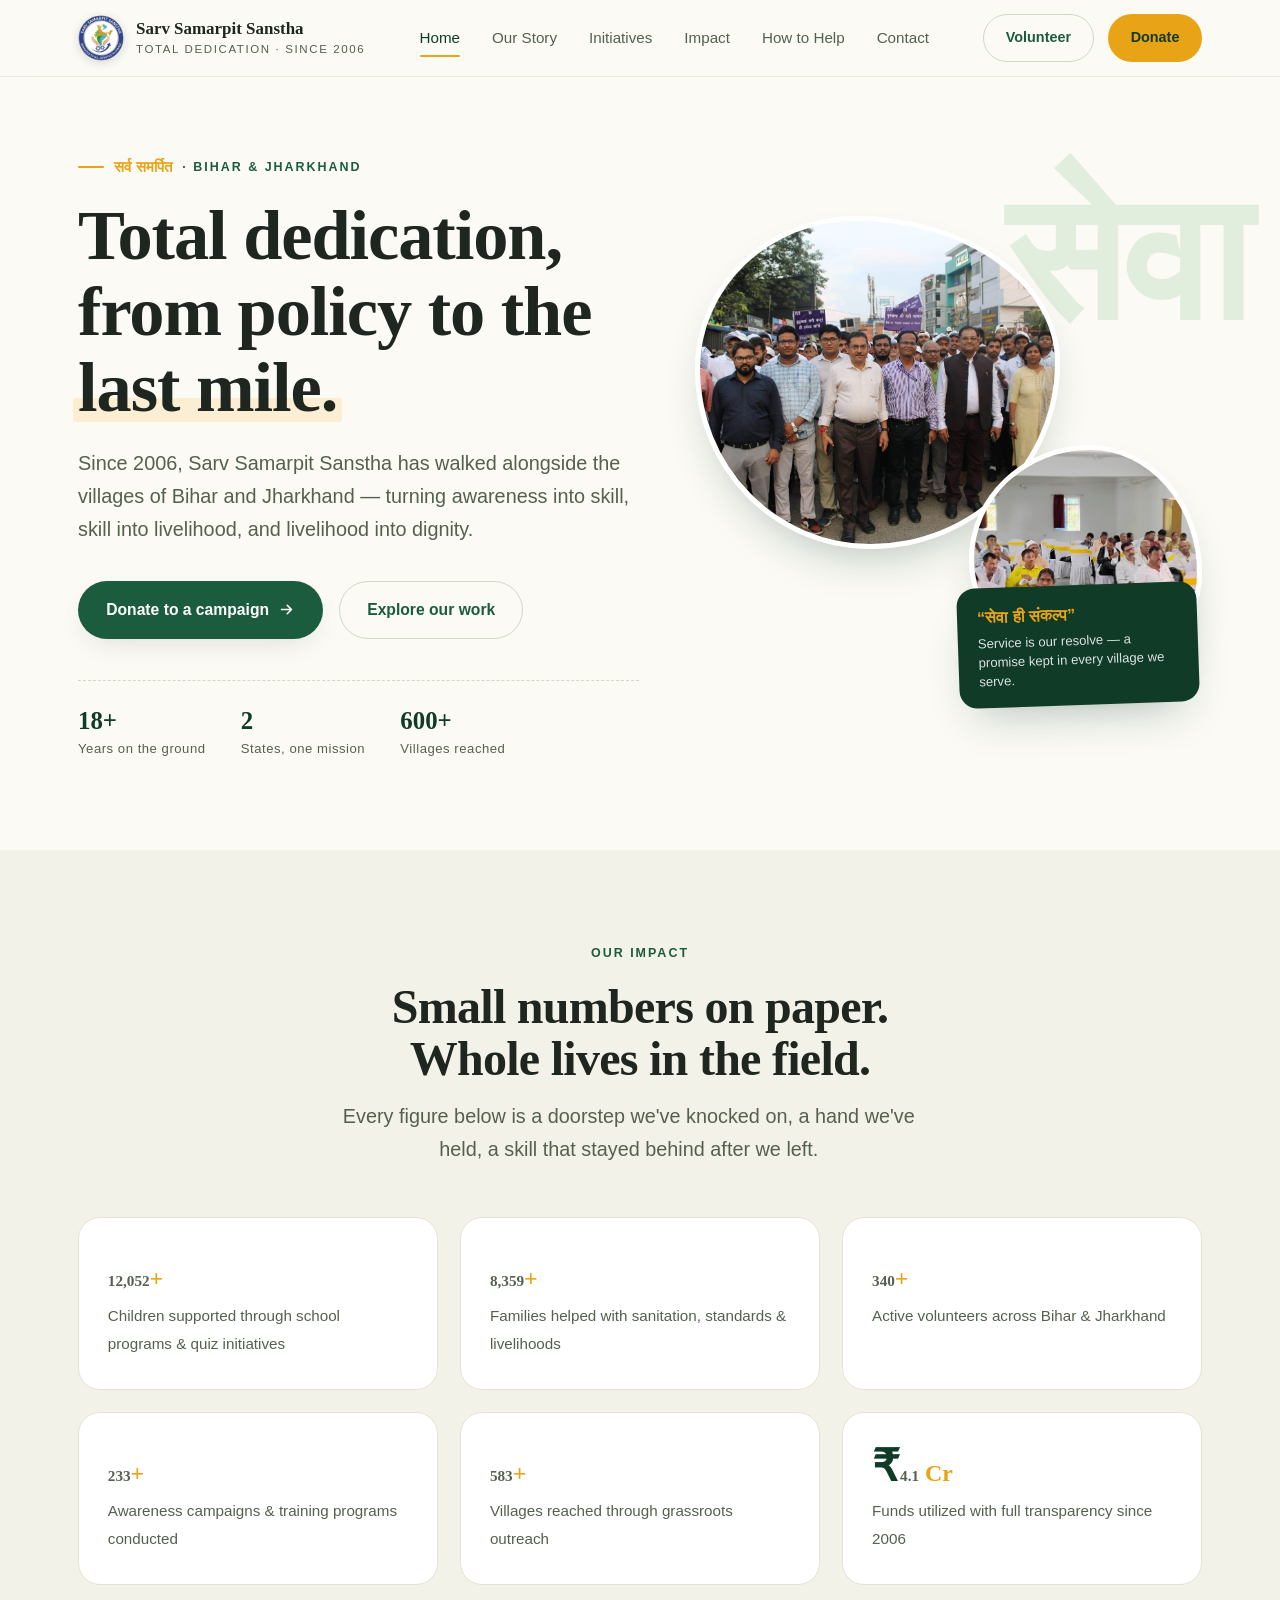
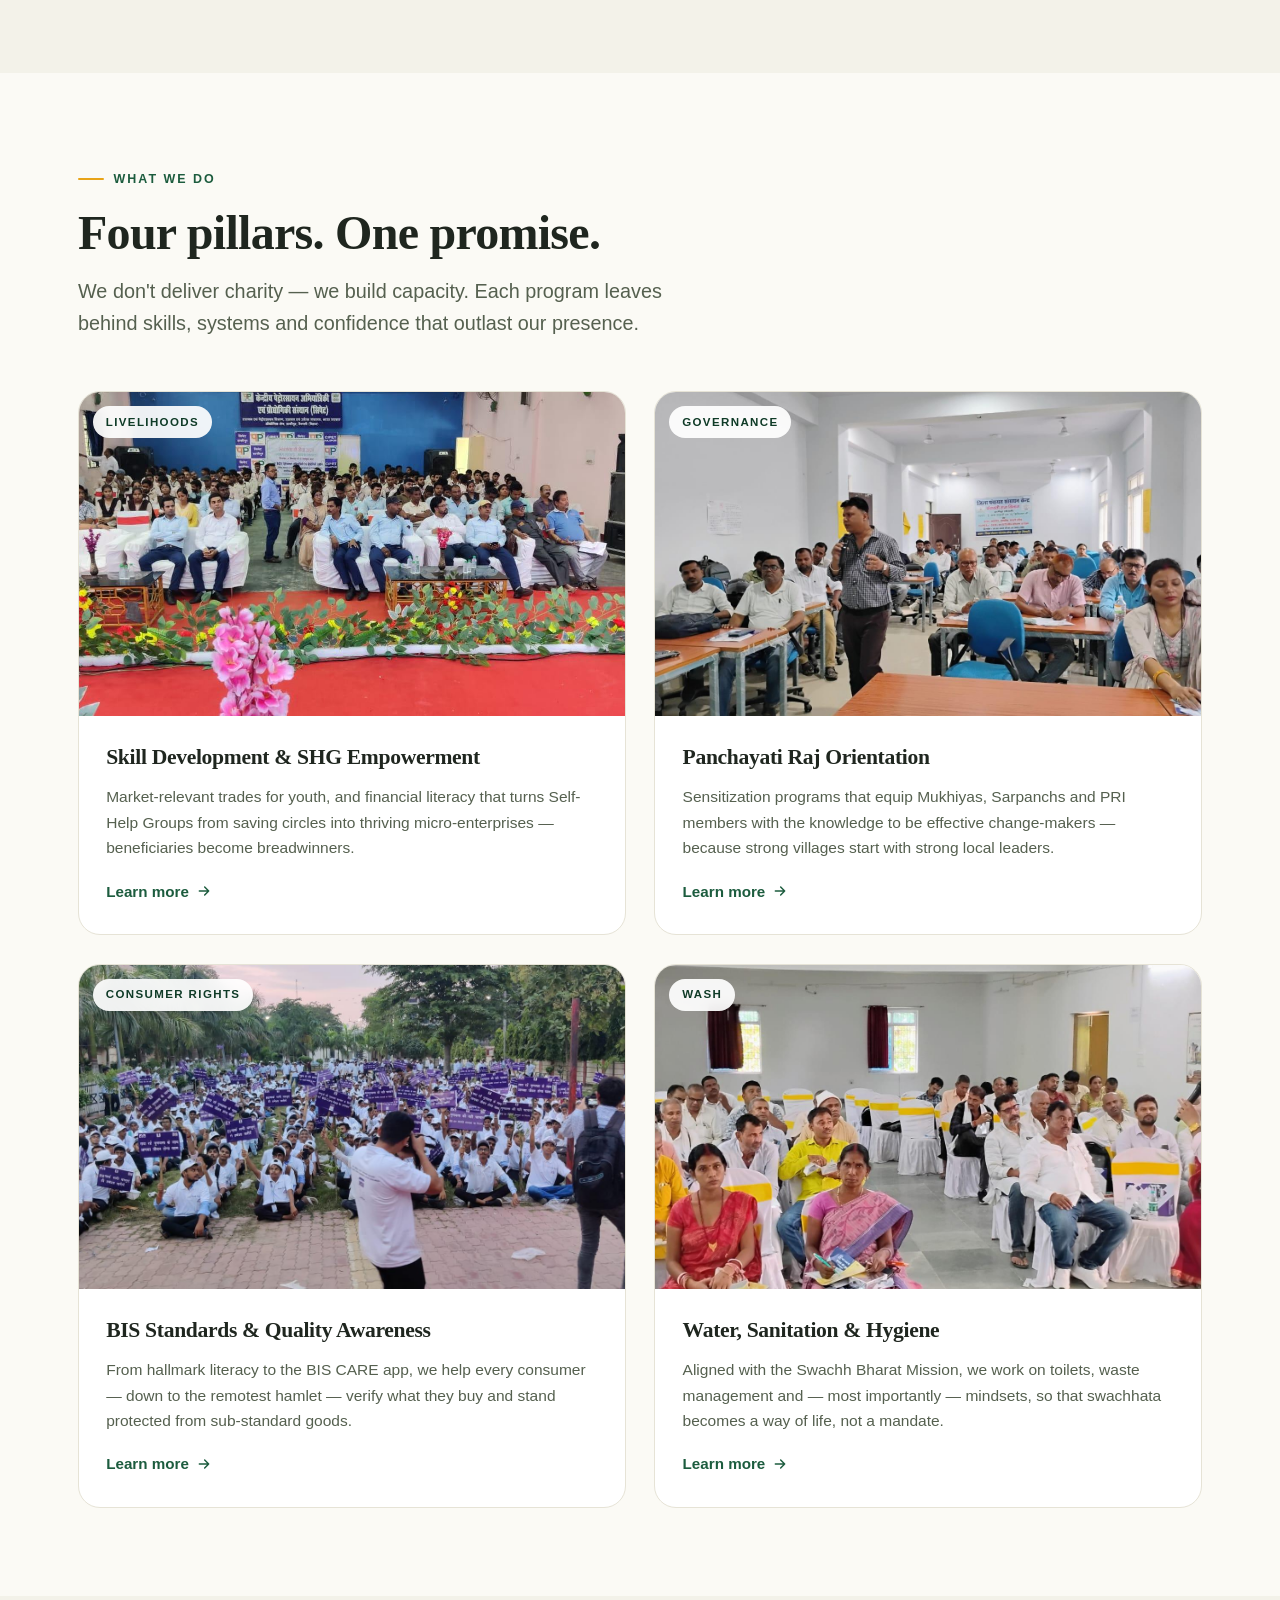
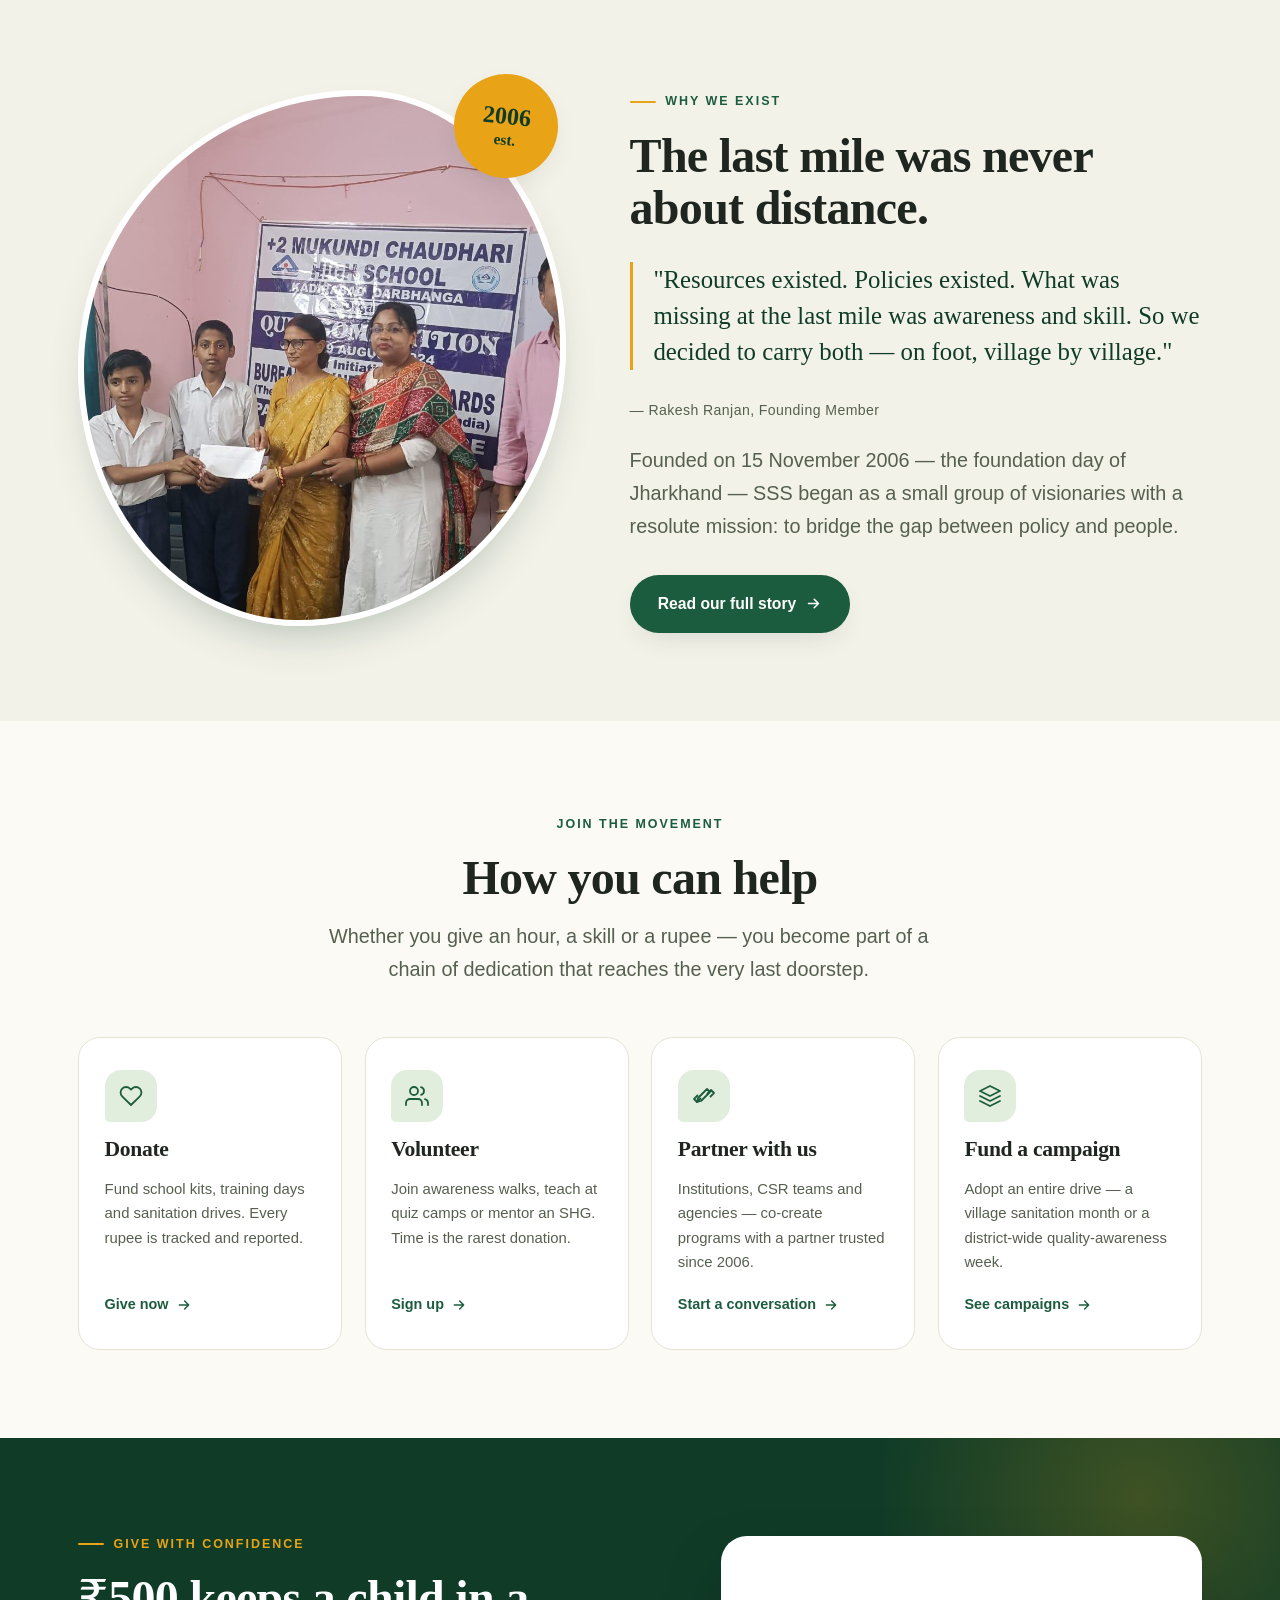
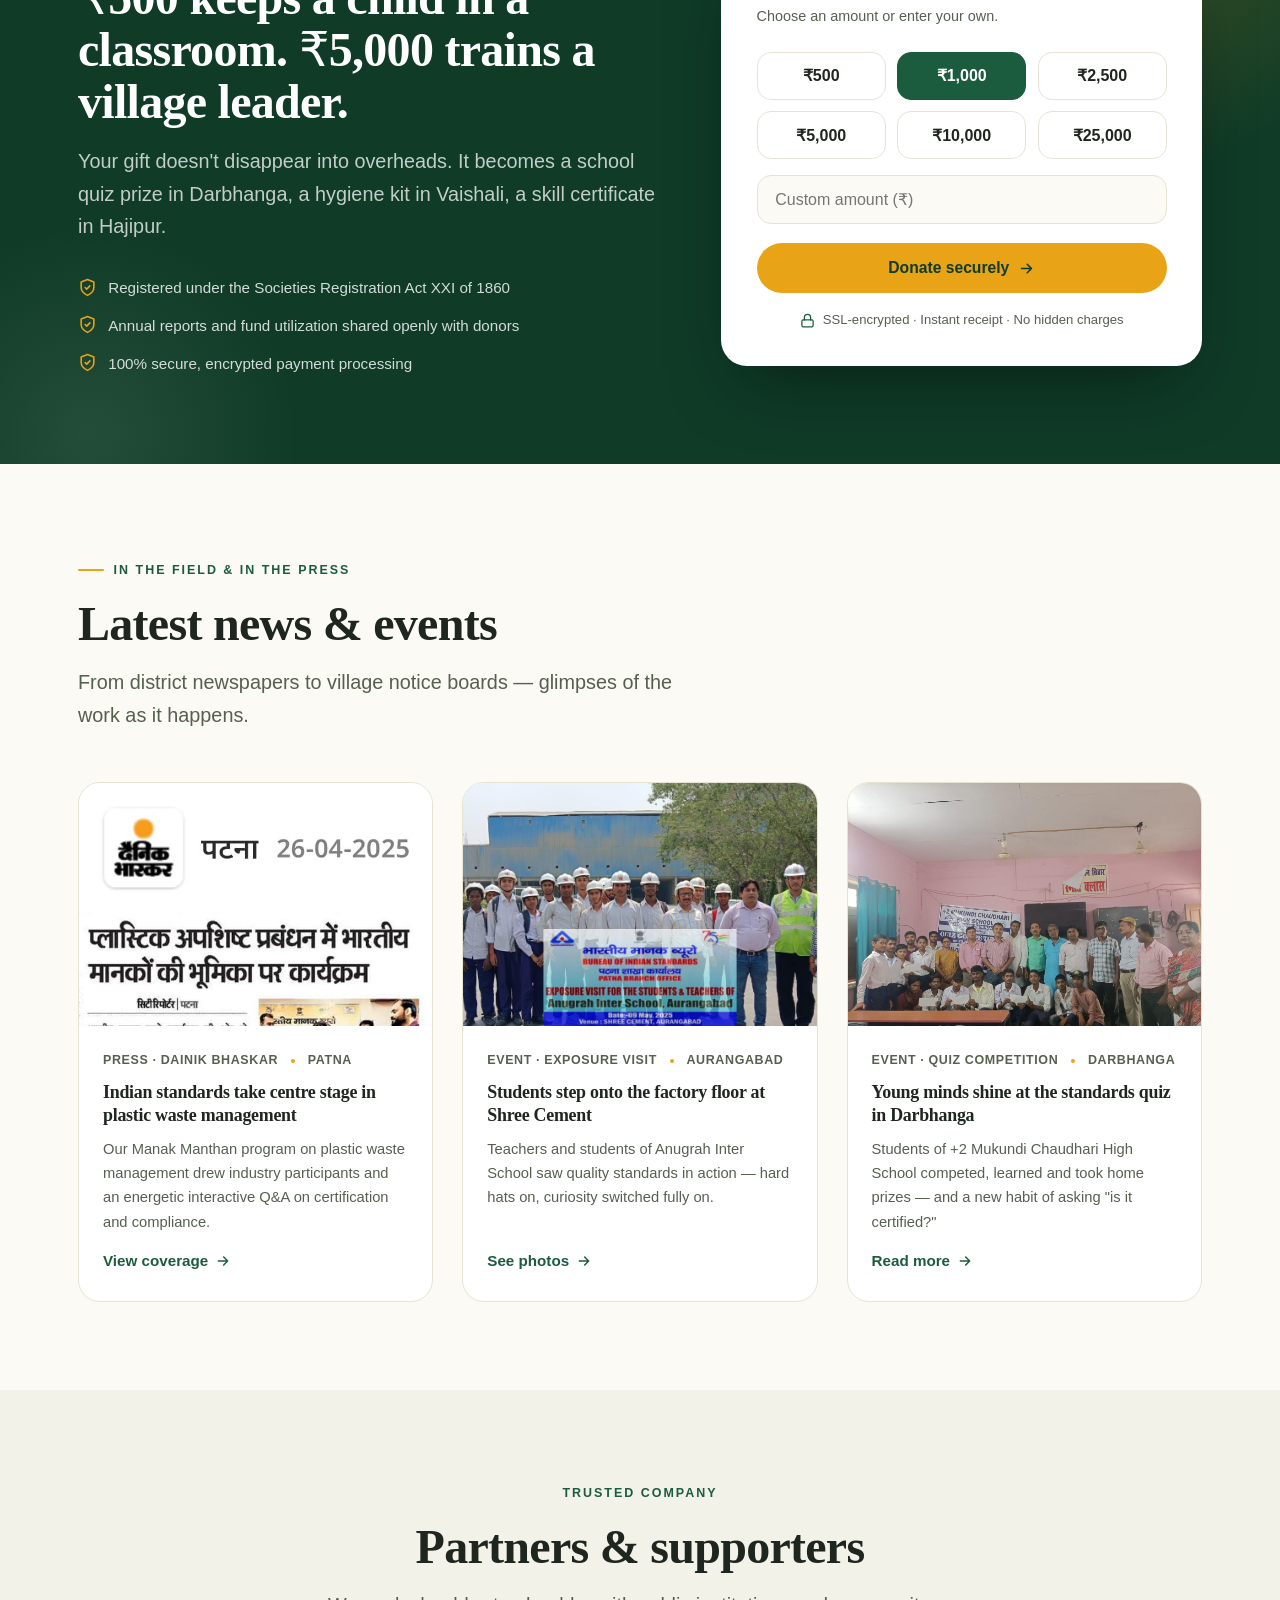
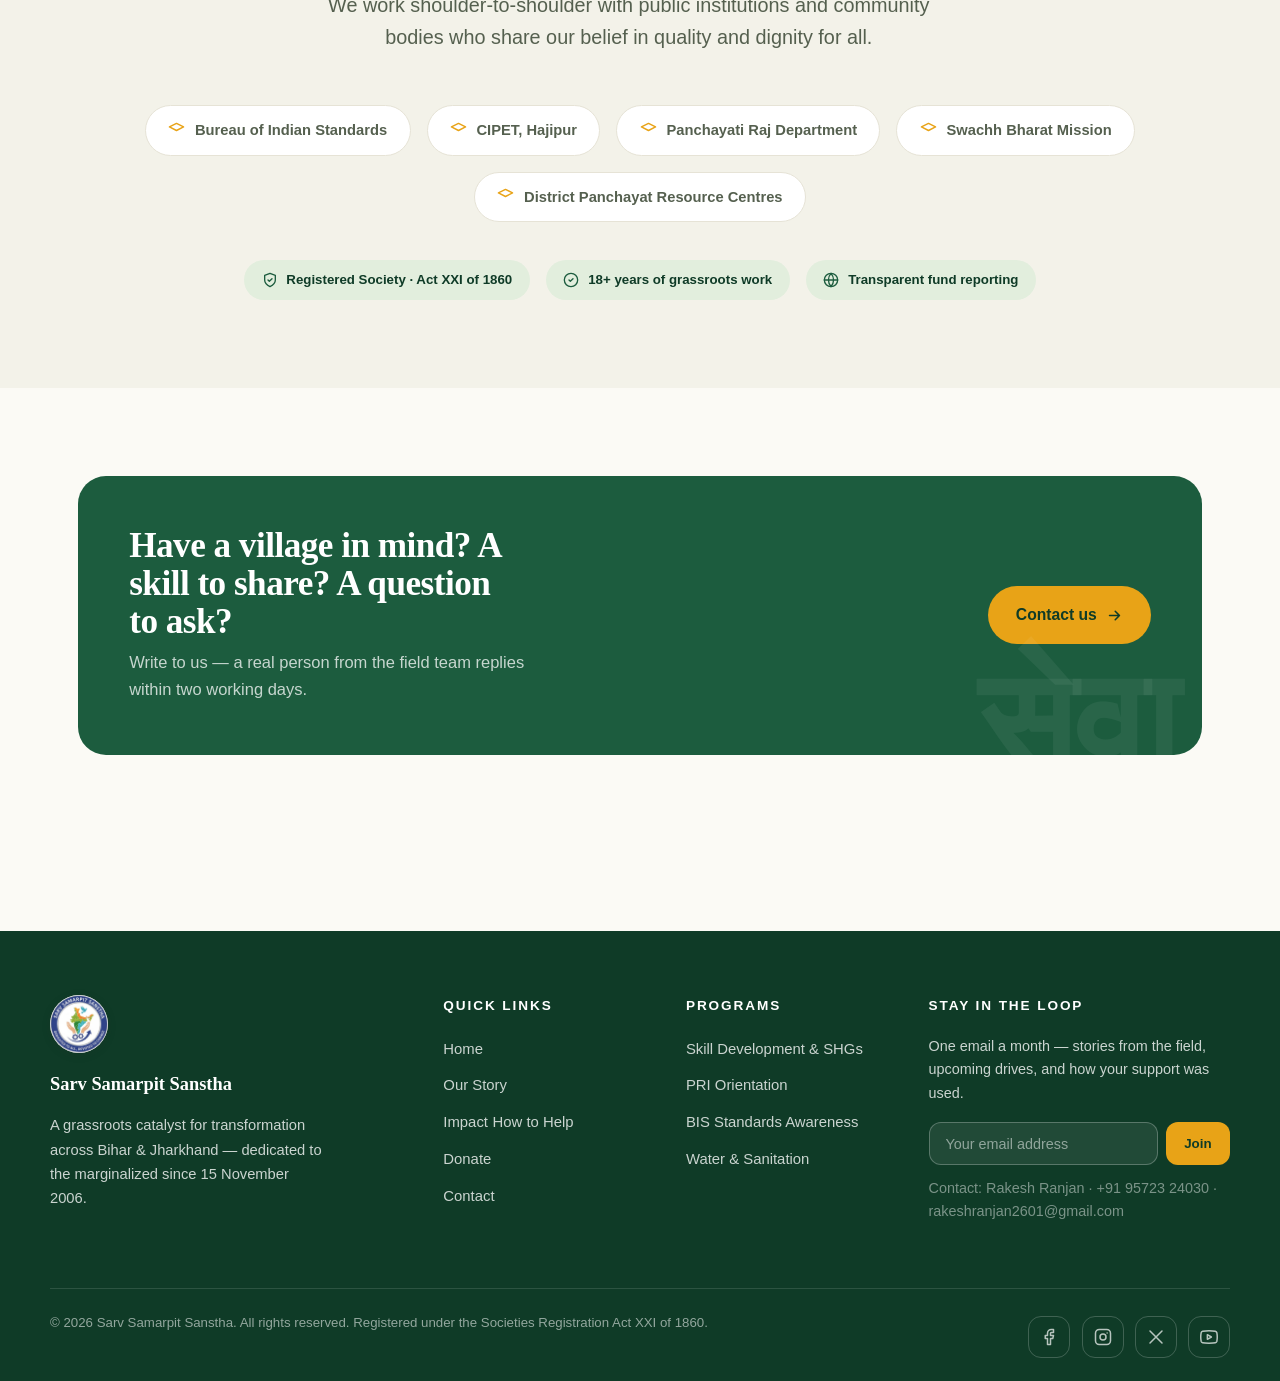
==== commit 71e9907f: "email id changed." ====
--- a/index.html
+++ b/index.html
@@ -392,7 +392,7 @@
         <input type="email" required placeholder="Your email address" aria-label="Email address" />
         <button type="submit">Join</button>
       </form>
-      <p class="footer-note">Contact: Rakesh Ranjan · +91 95723 24030 · hello@sarvsamarpit.org</p>
+      <p class="footer-note">Contact: Rakesh Ranjan · +91 95723 24030 · rakeshranjan2601@gmail.com</p>
     </div>
   </div>
   <div class="wrap footer-bottom">
--- a/assets/style.css
+++ b/assets/style.css
@@ -0,0 +1,705 @@
+/* =============================================================
+   Sarv Samarpit Sanstha — sarvsamarpit.org
+   Design system: "Seva Thread"
+   Palette  : forest green (trust/growth) · marigold (hope/warmth)
+              warm paper neutral · deep ink
+   Type     : Fraunces (display) · Instrument Sans (body)
+              Hind (Devanagari accents)
+   ============================================================= */
+
+:root{
+  --paper:      #FBFAF5;
+  --paper-2:    #F3F2E9;
+  --ink:        #1F261F;
+  --ink-soft:   #55604F;
+  --forest:     #1C5C3E;
+  --forest-deep:#0F3B27;
+  --leaf:       #E2EEDD;
+  --leaf-line:  #CBDCC3;
+  --marigold:   #E8A317;
+  --marigold-soft:#FBEED2;
+  --line:       #E6E3D6;
+  --white:      #FFFFFF;
+
+  --font-display:"Fraunces", Georgia, "Times New Roman", serif;
+  --font-body:  "Instrument Sans", "Segoe UI", -apple-system, Helvetica, Arial, sans-serif;
+  --font-dev:   "Hind", "Noto Sans Devanagari", sans-serif;
+
+  --radius-card: 22px;
+  --radius-blob: 58% 42% 55% 45% / 52% 48% 52% 48%;
+  --shadow-soft: 0 10px 30px -12px rgba(31,38,31,.18);
+  --shadow-lift: 0 22px 45px -18px rgba(15,59,39,.30);
+  --wrap: 1180px;
+  --ease: cubic-bezier(.22,.75,.34,1);
+}
+
+*{margin:0;padding:0;box-sizing:border-box}
+html{scroll-behavior:smooth}
+body{
+  font-family:var(--font-body);
+  background:var(--paper);
+  color:var(--ink);
+  line-height:1.65;
+  font-size:16.5px;
+  -webkit-font-smoothing:antialiased;
+  overflow-x:hidden;
+}
+img{max-width:100%;display:block}
+a{color:inherit;text-decoration:none}
+ul{list-style:none}
+button{font-family:inherit;cursor:pointer}
+
+::selection{background:var(--marigold-soft);color:var(--forest-deep)}
+
+.wrap{max-width:var(--wrap);margin:0 auto;padding:0 28px}
+
+/* ---------- Typography ---------- */
+h1,h2,h3,.display{
+  font-family:var(--font-display);
+  font-weight:560;
+  line-height:1.08;
+  letter-spacing:-.015em;
+  color:var(--ink);
+}
+h1{font-size:clamp(2.6rem,5.6vw,4.4rem)}
+h2{font-size:clamp(2rem,3.9vw,3rem)}
+h3{font-size:1.35rem;line-height:1.3}
+.lede{
+  font-size:clamp(1.05rem,1.6vw,1.24rem);
+  color:var(--ink-soft);
+  max-width:56ch;
+}
+.eyebrow{
+  display:inline-flex;align-items:center;gap:.6rem;
+  font-size:.78rem;font-weight:600;letter-spacing:.16em;
+  text-transform:uppercase;color:var(--forest);
+  margin-bottom:1.1rem;
+}
+.eyebrow::before{
+  content:"";width:26px;height:2px;background:var(--marigold);
+  border-radius:2px;
+}
+.eyebrow .dev{
+  font-family:var(--font-dev);font-weight:600;letter-spacing:.02em;
+  text-transform:none;color:var(--marigold);font-size:.92rem;
+}
+em.hl{
+  font-style:normal;position:relative;white-space:nowrap;
+}
+em.hl::after{
+  content:"";position:absolute;left:-2%;right:-2%;bottom:.06em;height:.34em;
+  background:var(--marigold-soft);z-index:-1;border-radius:3px;
+}
+
+/* ---------- Buttons ---------- */
+.btn{
+  display:inline-flex;align-items:center;gap:.55rem;
+  padding:.95rem 1.7rem;border-radius:999px;
+  font-weight:600;font-size:.98rem;border:1.5px solid transparent;
+  transition:transform .25s var(--ease), box-shadow .25s var(--ease),
+             background .25s, color .25s, border-color .25s;
+}
+.btn svg{width:17px;height:17px;transition:transform .25s var(--ease)}
+.btn:hover svg{transform:translateX(3px)}
+.btn-primary{background:var(--forest);color:#fff;box-shadow:var(--shadow-soft)}
+.btn-primary:hover{background:var(--forest-deep);transform:translateY(-2px);box-shadow:var(--shadow-lift)}
+.btn-gold{background:var(--marigold);color:var(--forest-deep)}
+.btn-gold:hover{background:#F4B32E;transform:translateY(-2px);box-shadow:var(--shadow-lift)}
+.btn-ghost{border-color:var(--leaf-line);color:var(--forest);background:transparent}
+.btn-ghost:hover{border-color:var(--forest);background:var(--leaf)}
+.btn-light{background:#fff;color:var(--forest-deep)}
+.btn-light:hover{transform:translateY(-2px);box-shadow:var(--shadow-lift)}
+
+/* ---------- Header ---------- */
+.site-header{
+  position:sticky;top:0;z-index:60;
+  backdrop-filter:blur(14px);
+  background:rgba(251,250,245,.82);
+  border-bottom:1px solid rgba(230,227,214,.7);
+  transition:box-shadow .3s;
+}
+.site-header.scrolled{box-shadow:0 6px 24px -14px rgba(31,38,31,.25)}
+.nav{
+  display:flex;align-items:center;justify-content:space-between;
+  height:76px;
+}
+.brand{display:flex;align-items:center;gap:.75rem}
+.brand-mark{
+  width:42px;height:42px;flex:none;border-radius:14px 14px 14px 4px;
+  background:linear-gradient(140deg,var(--forest) 55%,var(--forest-deep));
+  display:grid;place-items:center;color:var(--marigold);
+  font-family:var(--font-dev);font-weight:700;font-size:1.05rem;
+}
+.brand-name{line-height:1.15}
+.brand-name b{font-family:var(--font-display);font-weight:600;font-size:1.06rem;display:block}
+.brand-name span{font-size:.72rem;letter-spacing:.14em;text-transform:uppercase;color:var(--ink-soft)}
+.nav-links{display:flex;align-items:center;gap:2rem;font-weight:500;font-size:.95rem}
+.nav-links a{position:relative;padding:.3rem 0;color:var(--ink-soft);transition:color .2s}
+.nav-links a::after{
+  content:"";position:absolute;left:0;bottom:-2px;height:2px;width:0;
+  background:var(--marigold);border-radius:2px;transition:width .25s var(--ease);
+}
+.nav-links a:hover,.nav-links a.active{color:var(--forest-deep)}
+.nav-links a:hover::after,.nav-links a.active::after{width:100%}
+.nav-cta{display:flex;align-items:center;gap:.9rem}
+.nav-donate{padding:.68rem 1.35rem;font-size:.9rem}
+.nav-burger{
+  display:none;width:44px;height:44px;border:1.5px solid var(--line);
+  border-radius:12px;background:#fff;flex-direction:column;gap:5px;
+  align-items:center;justify-content:center;
+}
+.nav-burger span{width:18px;height:2px;background:var(--ink);border-radius:2px;transition:.3s var(--ease)}
+.nav-burger.open span:nth-child(1){transform:translateY(7px) rotate(45deg)}
+.nav-burger.open span:nth-child(2){opacity:0}
+.nav-burger.open span:nth-child(3){transform:translateY(-7px) rotate(-45deg)}
+
+.mobile-menu{
+  display:none;flex-direction:column;gap:.2rem;
+  padding:1rem 28px 1.6rem;border-top:1px solid var(--line);
+  background:var(--paper);
+}
+.mobile-menu a{padding:.7rem 0;font-weight:600;color:var(--ink);border-bottom:1px dashed var(--line)}
+.mobile-menu .btn{margin-top:1rem;justify-content:center}
+.mobile-menu.open{display:flex}
+
+/* ---------- Seva thread signature ---------- */
+.thread{
+  position:absolute;inset:0;pointer-events:none;z-index:0;overflow:visible;
+}
+.thread path{
+  fill:none;stroke:var(--marigold);stroke-width:2.5;
+  stroke-dasharray:3 11;stroke-linecap:round;opacity:.65;
+}
+
+/* ---------- Hero ---------- */
+.hero{position:relative;padding:4.5rem 0 5.5rem;overflow:hidden}
+.hero-grid{
+  position:relative;z-index:1;
+  display:grid;grid-template-columns:1.05fr .95fr;gap:3.5rem;align-items:center;
+}
+.hero h1{margin:0 0 1.4rem}
+.hero .lede{margin-bottom:2.2rem}
+.hero-ctas{display:flex;flex-wrap:wrap;gap:1rem;margin-bottom:2.6rem}
+.hero-proof{
+  display:flex;gap:2.2rem;flex-wrap:wrap;
+  padding-top:1.6rem;border-top:1px dashed var(--leaf-line);
+}
+.hero-proof div b{
+  font-family:var(--font-display);font-size:1.55rem;font-weight:600;
+  display:block;color:var(--forest-deep);line-height:1.1;
+}
+.hero-proof div span{font-size:.82rem;color:var(--ink-soft);letter-spacing:.04em}
+
+.hero-collage{position:relative;min-height:520px}
+.hero-collage .ph{
+  position:absolute;object-fit:cover;box-shadow:var(--shadow-lift);
+  border:5px solid #fff;
+}
+.hero-collage .ph-main{
+  width:72%;height:64%;left:0;top:4%;
+  border-radius:44% 56% 52% 48% / 46% 44% 56% 54%;
+  animation:blob-drift 14s ease-in-out infinite alternate;
+}
+.hero-collage .ph-b{
+  width:46%;height:44%;right:0;bottom:8%;
+  border-radius:52% 48% 46% 54% / 50% 56% 44% 50%;
+  animation:blob-drift 17s ease-in-out infinite alternate-reverse;
+}
+.hero-collage .stamp{
+  position:absolute;left:52%;bottom:2%;z-index:2;
+  background:var(--forest-deep);color:#fff;border-radius:18px;
+  padding:1rem 1.25rem;max-width:240px;box-shadow:var(--shadow-lift);
+  transform:rotate(-2deg);
+}
+.hero-collage .stamp .dev{
+  font-family:var(--font-dev);color:var(--marigold);font-weight:700;font-size:1.02rem;
+}
+.hero-collage .stamp p{font-size:.82rem;opacity:.85;line-height:1.45;margin-top:.2rem}
+.hero-dev-watermark{
+  position:absolute;right:-3rem;top:-1.5rem;z-index:0;
+  font-family:var(--font-dev);font-weight:700;
+  font-size:clamp(6rem,14vw,11rem);color:var(--leaf);
+  line-height:1;user-select:none;
+}
+@keyframes blob-drift{
+  from{border-radius:44% 56% 52% 48% / 46% 44% 56% 54%}
+  to{border-radius:56% 44% 46% 54% / 54% 56% 44% 46%}
+}
+
+/* ---------- Section scaffolding ---------- */
+section{position:relative}
+.section{padding:5.5rem 0}
+.section-head{max-width:640px;margin-bottom:3.2rem}
+.section-head.center{margin-inline:auto;text-align:center}
+.section-head.center .eyebrow{justify-content:center}
+.section-head.center .eyebrow::before{display:none}
+.section-head h2{margin-bottom:1rem}
+.tinted{background:var(--paper-2)}
+.forest-band{background:var(--forest-deep);color:#fff}
+.forest-band h2,.forest-band h3{color:#fff}
+.forest-band .lede{color:rgba(255,255,255,.75)}
+
+/* ---------- Reveal on scroll ---------- */
+.reveal{opacity:0;transform:translateY(26px);transition:opacity .7s var(--ease),transform .7s var(--ease)}
+.reveal.in{opacity:1;transform:none}
+.reveal[data-delay="1"]{transition-delay:.12s}
+.reveal[data-delay="2"]{transition-delay:.24s}
+.reveal[data-delay="3"]{transition-delay:.36s}
+
+/* ---------- Impact stats ---------- */
+.impact{position:relative}
+.impact-grid{
+  display:grid;grid-template-columns:repeat(3,1fr);gap:1.4rem;
+}
+.stat{
+  background:#fff;border:1px solid var(--line);border-radius:var(--radius-card);
+  padding:2rem 1.8rem;position:relative;overflow:hidden;
+  transition:transform .3s var(--ease),box-shadow .3s var(--ease);
+}
+.stat:hover{transform:translateY(-4px);box-shadow:var(--shadow-soft)}
+.stat::before{
+  content:"";position:absolute;top:0;left:0;width:100%;height:4px;
+  background:linear-gradient(90deg,var(--forest),var(--marigold));
+  opacity:0;transition:opacity .3s;
+}
+.stat:hover::before{opacity:1}
+.stat b{
+  font-family:var(--font-display);font-weight:600;
+  font-size:clamp(2.1rem,3.4vw,2.9rem);color:var(--forest-deep);
+  display:block;line-height:1;margin-bottom:.55rem;
+}
+.stat b .unit{font-size:.55em;color:var(--marigold)}
+.stat span{color:var(--ink-soft);font-size:.95rem}
+
+/* ---------- Initiative cards ---------- */
+.init-grid{display:grid;grid-template-columns:repeat(2,1fr);gap:1.8rem}
+.init-card{
+  background:#fff;border:1px solid var(--line);border-radius:var(--radius-card);
+  overflow:hidden;display:flex;flex-direction:column;
+  transition:transform .35s var(--ease),box-shadow .35s var(--ease);
+}
+.init-card:hover{transform:translateY(-6px);box-shadow:var(--shadow-lift)}
+.init-media{position:relative;aspect-ratio:16/9.5;overflow:hidden}
+.init-media img{width:100%;height:100%;object-fit:cover;transition:transform .7s var(--ease)}
+.init-card:hover .init-media img{transform:scale(1.055)}
+.init-tag{
+  position:absolute;top:14px;left:14px;
+  background:rgba(255,255,255,.92);backdrop-filter:blur(6px);
+  color:var(--forest-deep);font-size:.72rem;font-weight:700;
+  letter-spacing:.12em;text-transform:uppercase;
+  padding:.4rem .8rem;border-radius:999px;
+}
+.init-body{padding:1.7rem 1.7rem 1.9rem;display:flex;flex-direction:column;gap:.8rem;flex:1}
+.init-body p{color:var(--ink-soft);font-size:.97rem;flex:1}
+.link-more{
+  display:inline-flex;align-items:center;gap:.45rem;
+  font-weight:650;color:var(--forest);font-size:.95rem;margin-top:.3rem;
+}
+.link-more svg{width:16px;height:16px;transition:transform .25s var(--ease)}
+.init-card:hover .link-more svg,.link-more:hover svg{transform:translateX(4px)}
+
+/* ---------- Story band ---------- */
+.story{display:grid;grid-template-columns:.92fr 1.08fr;gap:4rem;align-items:center}
+.story-media{position:relative}
+.story-media img{
+  border-radius:var(--radius-blob);
+  aspect-ratio:4/4.4;object-fit:cover;width:100%;
+  border:6px solid #fff;box-shadow:var(--shadow-lift);
+}
+.story-media .badge-year{
+  position:absolute;top:-1rem;right:.5rem;background:var(--marigold);
+  color:var(--forest-deep);font-family:var(--font-display);
+  font-weight:650;border-radius:50%;width:104px;height:104px;
+  display:grid;place-items:center;text-align:center;line-height:1.15;
+  font-size:.95rem;box-shadow:var(--shadow-soft);transform:rotate(6deg);
+}
+.story-media .badge-year b{font-size:1.5rem;display:block}
+blockquote.pull{
+  font-family:var(--font-display);font-size:clamp(1.25rem,2vw,1.55rem);
+  font-weight:500;line-height:1.45;color:var(--forest-deep);
+  border-left:3px solid var(--marigold);padding-left:1.3rem;margin:1.8rem 0;
+}
+.story .attribution{font-size:.88rem;color:var(--ink-soft);letter-spacing:.03em}
+
+/* ---------- Help cards ---------- */
+.help-grid{display:grid;grid-template-columns:repeat(4,1fr);gap:1.4rem}
+.help-card{
+  background:#fff;border:1px solid var(--line);border-radius:var(--radius-card);
+  padding:2rem 1.6rem;display:flex;flex-direction:column;gap:.85rem;
+  transition:transform .3s var(--ease),box-shadow .3s var(--ease),border-color .3s;
+}
+.help-card:hover{transform:translateY(-5px);box-shadow:var(--shadow-soft);border-color:var(--leaf-line)}
+.help-icon{
+  width:52px;height:52px;border-radius:16px 16px 16px 5px;
+  background:var(--leaf);display:grid;place-items:center;color:var(--forest);
+}
+.help-icon svg{width:24px;height:24px}
+.help-card p{color:var(--ink-soft);font-size:.93rem;flex:1}
+.help-card .link-more{font-size:.9rem}
+
+/* ---------- Donate band ---------- */
+.donate-band{position:relative;overflow:hidden}
+.donate-band::before{
+  content:"";position:absolute;width:560px;height:560px;border-radius:50%;
+  background:radial-gradient(circle,rgba(232,163,23,.22),transparent 68%);
+  top:-220px;right:-140px;
+}
+.donate-band::after{
+  content:"";position:absolute;width:420px;height:420px;border-radius:50%;
+  background:radial-gradient(circle,rgba(226,238,221,.10),transparent 70%);
+  bottom:-180px;left:-120px;
+}
+.donate-inner{position:relative;z-index:1;display:grid;grid-template-columns:1.1fr .9fr;gap:3.5rem;align-items:center}
+.donate-inner h2{margin-bottom:1.1rem}
+.donate-trust{display:flex;flex-direction:column;gap:.8rem;margin-top:2rem}
+.donate-trust li{display:flex;gap:.7rem;align-items:flex-start;font-size:.95rem;color:rgba(255,255,255,.82)}
+.donate-trust svg{width:19px;height:19px;flex:none;color:var(--marigold);margin-top:.15rem}
+
+.donate-card{
+  background:#fff;color:var(--ink);border-radius:26px;padding:2.2rem;
+  box-shadow:0 30px 70px -25px rgba(0,0,0,.5);
+}
+.donate-card h3{margin-bottom:.4rem}
+.donate-card .sub{font-size:.9rem;color:var(--ink-soft);margin-bottom:1.4rem}
+.amounts{display:grid;grid-template-columns:repeat(3,1fr);gap:.7rem;margin-bottom:1rem}
+.amounts button{
+  padding:.85rem .4rem;border-radius:14px;border:1.5px solid var(--line);
+  background:#fff;font-weight:650;font-size:1rem;color:var(--ink);
+  transition:all .2s var(--ease);
+}
+.amounts button:hover{border-color:var(--forest)}
+.amounts button.sel{background:var(--forest);border-color:var(--forest);color:#fff}
+.amount-custom{
+  width:100%;padding:.9rem 1.1rem;border-radius:14px;border:1.5px solid var(--line);
+  font-size:1rem;font-family:inherit;margin-bottom:1.2rem;background:var(--paper);
+}
+.amount-custom:focus{outline:2px solid var(--marigold);border-color:transparent}
+.donate-card .btn{width:100%;justify-content:center}
+.secure-note{
+  display:flex;align-items:center;justify-content:center;gap:.5rem;
+  margin-top:1rem;font-size:.82rem;color:var(--ink-soft);
+}
+.secure-note svg{width:15px;height:15px;color:var(--forest)}
+
+/* ---------- News ---------- */
+.news-grid{display:grid;grid-template-columns:repeat(3,1fr);gap:1.8rem}
+.news-card{
+  background:#fff;border:1px solid var(--line);border-radius:var(--radius-card);
+  overflow:hidden;transition:transform .3s var(--ease),box-shadow .3s var(--ease);
+  display:flex;flex-direction:column;
+}
+.news-card:hover{transform:translateY(-5px);box-shadow:var(--shadow-soft)}
+.news-media{aspect-ratio:16/11;overflow:hidden;background:var(--paper-2)}
+.news-media img{width:100%;height:100%;object-fit:cover;object-position:top;transition:transform .6s var(--ease)}
+.news-card:hover .news-media img{transform:scale(1.04)}
+.news-body{padding:1.5rem 1.5rem 1.7rem;flex:1;display:flex;flex-direction:column;gap:.6rem}
+.news-meta{display:flex;gap:.8rem;align-items:center;font-size:.78rem;color:var(--ink-soft);letter-spacing:.05em;text-transform:uppercase;font-weight:600}
+.news-meta .dot{width:4px;height:4px;border-radius:50%;background:var(--marigold)}
+.news-body h3{font-size:1.12rem}
+.news-body p{font-size:.92rem;color:var(--ink-soft);flex:1}
+
+/* ---------- Partners ---------- */
+.partner-row{
+  display:flex;flex-wrap:wrap;justify-content:center;gap:1rem;
+}
+.partner-chip{
+  display:flex;align-items:center;gap:.6rem;
+  border:1px solid var(--line);background:#fff;border-radius:999px;
+  padding:.75rem 1.4rem;font-weight:600;font-size:.92rem;color:var(--ink-soft);
+  transition:all .25s var(--ease);
+}
+.partner-chip:hover{border-color:var(--forest);color:var(--forest-deep);transform:translateY(-2px)}
+.partner-chip svg{width:17px;height:17px;color:var(--marigold)}
+.trust-badges{display:flex;flex-wrap:wrap;justify-content:center;gap:1rem;margin-top:2.4rem}
+.trust-badge{
+  display:flex;align-items:center;gap:.55rem;font-size:.83rem;font-weight:600;
+  color:var(--forest-deep);background:var(--leaf);border-radius:999px;
+  padding:.55rem 1.1rem;
+}
+.trust-badge svg{width:16px;height:16px;color:var(--forest)}
+
+/* ---------- Gallery (initiatives page) ---------- */
+.gallery{display:grid;grid-template-columns:repeat(3,1fr);gap:1rem}
+.gallery figure{
+  border-radius:18px;overflow:hidden;position:relative;
+  aspect-ratio:4/3;
+}
+.gallery figure.tall{grid-row:span 2;aspect-ratio:auto}
+.gallery img{width:100%;height:100%;object-fit:cover;transition:transform .6s var(--ease)}
+.gallery figure:hover img{transform:scale(1.05)}
+.gallery figcaption{
+  position:absolute;inset:auto 0 0 0;padding:2.2rem 1.1rem .9rem;
+  background:linear-gradient(transparent,rgba(15,59,39,.85));
+  color:#fff;font-size:.82rem;font-weight:500;
+  opacity:0;transform:translateY(8px);transition:.35s var(--ease);
+}
+.gallery figure:hover figcaption{opacity:1;transform:none}
+
+/* ---------- Timeline (about) ---------- */
+.timeline{position:relative;max-width:760px;margin:0 auto}
+.timeline::before{
+  content:"";position:absolute;left:19px;top:6px;bottom:6px;width:2px;
+  background:repeating-linear-gradient(to bottom,var(--marigold) 0 4px,transparent 4px 13px);
+}
+.tl-item{position:relative;padding:0 0 2.8rem 64px}
+.tl-item:last-child{padding-bottom:0}
+.tl-dot{
+  position:absolute;left:8px;top:4px;width:24px;height:24px;border-radius:50%;
+  background:var(--paper);border:2.5px solid var(--forest);
+  display:grid;place-items:center;
+}
+.tl-dot::after{content:"";width:8px;height:8px;border-radius:50%;background:var(--marigold)}
+.tl-item .when{
+  font-size:.78rem;font-weight:700;letter-spacing:.14em;text-transform:uppercase;
+  color:var(--marigold);display:block;margin-bottom:.35rem;
+}
+.tl-item h3{margin-bottom:.45rem}
+.tl-item p{color:var(--ink-soft);font-size:.98rem;max-width:58ch}
+
+/* ---------- Values ---------- */
+.values-grid{display:grid;grid-template-columns:repeat(3,1fr);gap:1.4rem}
+.value-card{
+  background:#fff;border:1px solid var(--line);border-radius:var(--radius-card);
+  padding:1.9rem 1.7rem;
+}
+.value-card .dev{
+  font-family:var(--font-dev);color:var(--marigold);font-weight:700;
+  font-size:1.25rem;display:block;margin-bottom:.5rem;
+}
+.value-card h3{font-size:1.15rem;margin-bottom:.5rem}
+.value-card p{font-size:.93rem;color:var(--ink-soft)}
+
+/* ---------- Contact ---------- */
+.contact-grid{display:grid;grid-template-columns:1fr .95fr;gap:3rem;align-items:start}
+.contact-form{
+  background:#fff;border:1px solid var(--line);border-radius:26px;
+  padding:2.3rem;box-shadow:var(--shadow-soft);
+}
+.field{margin-bottom:1.2rem}
+.field label{display:block;font-size:.85rem;font-weight:650;margin-bottom:.45rem;color:var(--ink)}
+.field input,.field textarea,.field select{
+  width:100%;padding:.9rem 1.1rem;border:1.5px solid var(--line);
+  border-radius:14px;font-family:inherit;font-size:.97rem;background:var(--paper);
+  transition:border-color .2s;
+}
+.field textarea{min-height:130px;resize:vertical}
+.field input:focus,.field textarea:focus,.field select:focus{
+  outline:none;border-color:var(--forest);
+}
+.contact-info{display:flex;flex-direction:column;gap:1.1rem}
+.info-line{
+  display:flex;gap:1rem;align-items:flex-start;background:#fff;
+  border:1px solid var(--line);border-radius:18px;padding:1.2rem 1.4rem;
+}
+.info-line svg{width:21px;height:21px;color:var(--forest);flex:none;margin-top:.15rem}
+.info-line b{display:block;font-size:.9rem}
+.info-line span,.info-line a{font-size:.92rem;color:var(--ink-soft)}
+.info-line a:hover{color:var(--forest)}
+.map-ph{
+  border-radius:18px;border:1.5px dashed var(--leaf-line);
+  background:repeating-linear-gradient(45deg,var(--paper-2) 0 14px,#EFEEE4 14px 28px);
+  min-height:220px;display:grid;place-items:center;color:var(--ink-soft);
+  font-size:.9rem;text-align:center;padding:1rem;
+}
+.socials{display:flex;gap:.7rem;margin-top:.3rem}
+.socials a{
+  width:42px;height:42px;border-radius:13px;border:1.5px solid var(--line);
+  display:grid;place-items:center;color:var(--ink-soft);background:#fff;
+  transition:all .25s var(--ease);
+}
+.socials a:hover{background:var(--forest);border-color:var(--forest);color:#fff;transform:translateY(-2px)}
+.socials svg{width:18px;height:18px}
+
+/* ---------- Page hero (inner pages) ---------- */
+.page-hero{padding:4.2rem 0 3.6rem;position:relative;overflow:hidden}
+.page-hero .hero-dev-watermark{right:-1rem;top:-2.4rem;font-size:clamp(5rem,11vw,8.5rem)}
+.page-hero h1{max-width:15ch;position:relative;z-index:1}
+.page-hero .lede{margin-top:1.2rem;position:relative;z-index:1}
+.crumbs{font-size:.82rem;color:var(--ink-soft);margin-bottom:1.6rem;position:relative;z-index:1}
+.crumbs a:hover{color:var(--forest)}
+.crumbs span{margin:0 .5rem;color:var(--marigold)}
+
+/* ---------- CTA strip ---------- */
+.cta-strip{
+  border-radius:28px;background:var(--forest);color:#fff;
+  padding:3.2rem;display:flex;align-items:center;justify-content:space-between;
+  gap:2rem;flex-wrap:wrap;position:relative;overflow:hidden;
+}
+.cta-strip::before{
+  content:"सेवा";position:absolute;right:1.5rem;bottom:-2.6rem;
+  font-family:var(--font-dev);font-weight:700;font-size:9rem;
+  color:rgba(255,255,255,.06);line-height:1;
+}
+.cta-strip h2{color:#fff;font-size:clamp(1.6rem,2.8vw,2.2rem);max-width:22ch}
+.cta-strip p{color:rgba(255,255,255,.75);margin-top:.5rem;max-width:48ch}
+
+/* ---------- Footer ---------- */
+.site-footer{background:var(--forest-deep);color:rgba(255,255,255,.78);margin-top:5.5rem}
+.footer-top{
+  display:grid;grid-template-columns:1.4fr .8fr .8fr 1.2fr;gap:2.6rem;
+  padding:4rem 0 3rem;
+}
+.footer-brand .brand-mark{margin-bottom:1rem}
+.footer-brand p{font-size:.92rem;max-width:34ch;margin-top:.9rem}
+.site-footer h4{
+  color:#fff;font-size:.85rem;letter-spacing:.14em;text-transform:uppercase;
+  margin-bottom:1.1rem;font-weight:700;
+}
+.site-footer ul li{margin-bottom:.6rem}
+.site-footer ul a{font-size:.93rem;transition:color .2s}
+.site-footer ul a:hover{color:var(--marigold)}
+.newsletter p{font-size:.9rem;margin-bottom:1rem}
+.newsletter-form{display:flex;gap:.5rem}
+.newsletter-form input{
+  flex:1;padding:.8rem 1rem;border-radius:12px;border:1px solid rgba(255,255,255,.25);
+  background:rgba(255,255,255,.08);color:#fff;font-family:inherit;font-size:.9rem;
+}
+.newsletter-form input::placeholder{color:rgba(255,255,255,.5)}
+.newsletter-form button{
+  padding:.8rem 1.15rem;border-radius:12px;border:none;background:var(--marigold);
+  color:var(--forest-deep);font-weight:700;transition:background .2s;
+}
+.newsletter-form button:hover{background:#F4B32E}
+.footer-note{font-size:.78rem;color:rgba(255,255,255,.45);margin-top:.7rem}
+.footer-bottom{
+  border-top:1px solid rgba(255,255,255,.12);
+  padding:1.4rem 0;display:flex;justify-content:space-between;gap:1rem;
+  flex-wrap:wrap;font-size:.83rem;color:rgba(255,255,255,.55);
+}
+.footer-bottom .socials a{background:transparent;border-color:rgba(255,255,255,.2);color:rgba(255,255,255,.7)}
+.footer-bottom .socials a:hover{background:var(--marigold);border-color:var(--marigold);color:var(--forest-deep)}
+
+/* ---------- Toast ---------- */
+.toast{
+  position:fixed;left:50%;bottom:26px;transform:translate(-50%,80px);
+  background:var(--forest-deep);color:#fff;padding:.9rem 1.5rem;border-radius:999px;
+  font-size:.92rem;font-weight:600;box-shadow:var(--shadow-lift);
+  opacity:0;transition:.4s var(--ease);z-index:100;pointer-events:none;
+}
+.toast.show{opacity:1;transform:translate(-50%,0)}
+
+/* ---------- Responsive ---------- */
+@media (max-width:1020px){
+  .hero-grid{grid-template-columns:1fr;gap:3rem}
+  .hero-collage{min-height:440px}
+  .init-grid{grid-template-columns:1fr 1fr}
+  .help-grid{grid-template-columns:1fr 1fr}
+  .impact-grid{grid-template-columns:1fr 1fr}
+  .news-grid{grid-template-columns:1fr 1fr}
+  .story,.donate-inner,.contact-grid{grid-template-columns:1fr;gap:2.6rem}
+  .footer-top{grid-template-columns:1fr 1fr}
+  .values-grid{grid-template-columns:1fr 1fr}
+  .gallery{grid-template-columns:1fr 1fr}
+}
+@media (max-width:720px){
+  body{font-size:16px}
+  .nav-links,.nav-cta .btn-ghost{display:none}
+  .nav-burger{display:flex}
+  .section{padding:4rem 0}
+  .init-grid,.help-grid,.impact-grid,.news-grid,.values-grid{grid-template-columns:1fr}
+  .hero{padding-top:3rem}
+  .hero-collage{min-height:400px}
+  .hero-collage .stamp{left:auto;right:0;max-width:210px}
+  .footer-top{grid-template-columns:1fr;gap:2.2rem}
+  .cta-strip{padding:2.2rem}
+  .gallery{grid-template-columns:1fr}
+  .gallery figure.tall{grid-row:auto}
+}
+
+@media (prefers-reduced-motion:reduce){
+  *,*::before,*::after{animation:none!important;transition:none!important}
+  html{scroll-behavior:auto}
+  .reveal{opacity:1;transform:none}
+}
+
+/* focus visibility */
+a:focus-visible,button:focus-visible,input:focus-visible,textarea:focus-visible{
+  outline:3px solid var(--marigold);outline-offset:2px;border-radius:6px;
+}
+
+/* ---------- Brand logo ---------- */
+.brand-logo{
+  width:46px;height:46px;flex:none;border-radius:50%;
+  background:#fff;box-shadow:0 2px 8px rgba(31,38,31,.15);
+}
+.footer-brand .brand-logo{width:58px;height:58px;margin-bottom:1rem;background:#fff}
+
+/* ---------- Donation modal (interactive prototype) ---------- */
+.modal-backdrop{
+  position:fixed;inset:0;background:rgba(15,28,20,.55);backdrop-filter:blur(4px);
+  display:grid;place-items:center;z-index:200;padding:1.2rem;
+  opacity:0;pointer-events:none;transition:opacity .3s var(--ease);
+}
+.modal-backdrop.open{opacity:1;pointer-events:auto}
+.modal{
+  background:#fff;border-radius:24px;max-width:440px;width:100%;
+  padding:2.1rem;box-shadow:0 40px 90px -30px rgba(0,0,0,.55);
+  transform:translateY(24px) scale(.97);transition:transform .35s var(--ease);
+  max-height:90vh;overflow:auto;
+}
+.modal-backdrop.open .modal{transform:none}
+.modal-head{display:flex;align-items:center;justify-content:space-between;margin-bottom:.4rem}
+.modal-head h3{font-size:1.25rem}
+.modal-close{
+  width:36px;height:36px;border-radius:12px;border:1.5px solid var(--line);
+  background:#fff;display:grid;place-items:center;color:var(--ink-soft);
+  transition:all .2s;font-size:1rem;
+}
+.modal-close:hover{border-color:var(--ink);color:var(--ink)}
+.modal .sub{font-size:.88rem;color:var(--ink-soft);margin-bottom:1.3rem}
+.modal-steps{display:flex;gap:.4rem;margin-bottom:1.5rem}
+.modal-steps i{height:4px;flex:1;border-radius:99px;background:var(--paper-2)}
+.modal-steps i.done{background:var(--marigold)}
+.modal-amount-display{
+  font-family:var(--font-display);font-size:2.2rem;color:var(--forest-deep);
+  text-align:center;margin:.5rem 0 1.2rem;font-weight:600;
+}
+.modal .field input{background:var(--paper)}
+.modal-success{text-align:center;padding:.8rem 0}
+.modal-success .tick{
+  width:78px;height:78px;border-radius:50%;background:var(--leaf);
+  display:grid;place-items:center;margin:0 auto 1.2rem;color:var(--forest);
+  animation:pop .5s var(--ease);
+}
+.modal-success .tick svg{width:38px;height:38px}
+@keyframes pop{0%{transform:scale(.4);opacity:0}70%{transform:scale(1.12)}100%{transform:scale(1)}}
+.modal-success h3{margin-bottom:.5rem}
+.modal-success p{font-size:.92rem;color:var(--ink-soft)}
+.modal .btn{width:100%;justify-content:center;margin-top:1.1rem}
+
+/* ---------- Impact page extras ---------- */
+.impact-hero-strip{
+  display:grid;grid-template-columns:repeat(3,1fr);gap:1.2rem;margin-top:2.6rem;
+}
+.region-grid{display:grid;grid-template-columns:1fr 1fr;gap:1.4rem}
+.region-card{
+  background:#fff;border:1px solid var(--line);border-radius:var(--radius-card);
+  padding:1.9rem;display:flex;flex-direction:column;gap:1rem;
+}
+.region-card h3{display:flex;align-items:center;gap:.6rem}
+.region-card h3 svg{width:20px;height:20px;color:var(--marigold)}
+.bar-row{display:flex;flex-direction:column;gap:.35rem}
+.bar-row .bar-label{display:flex;justify-content:space-between;font-size:.85rem;font-weight:600}
+.bar-row .bar-label span:last-child{color:var(--forest)}
+.bar{height:9px;border-radius:99px;background:var(--paper-2);overflow:hidden}
+.bar i{display:block;height:100%;width:0;border-radius:99px;
+  background:linear-gradient(90deg,var(--forest),var(--marigold));
+  transition:width 1.2s var(--ease) .2s;}
+.testimonial{
+  background:#fff;border:1px solid var(--line);border-radius:var(--radius-card);
+  padding:2rem;display:flex;flex-direction:column;gap:1rem;height:100%;
+}
+.testimonial q{
+  font-family:var(--font-display);font-size:1.12rem;line-height:1.5;color:var(--forest-deep);
+  quotes:"“" "”";
+}
+.testimonial .who{display:flex;align-items:center;gap:.8rem;margin-top:auto}
+.testimonial .who .avatar{
+  width:44px;height:44px;border-radius:50%;background:var(--leaf);
+  display:grid;place-items:center;font-family:var(--font-dev);font-weight:700;color:var(--forest);
+}
+.testimonial .who b{display:block;font-size:.92rem}
+.testimonial .who span{font-size:.8rem;color:var(--ink-soft)}
+.testi-grid{display:grid;grid-template-columns:repeat(3,1fr);gap:1.4rem}
+@media (max-width:1020px){.region-grid,.testi-grid{grid-template-columns:1fr}}
+@media (max-width:720px){.impact-hero-strip{grid-template-columns:1fr}}
